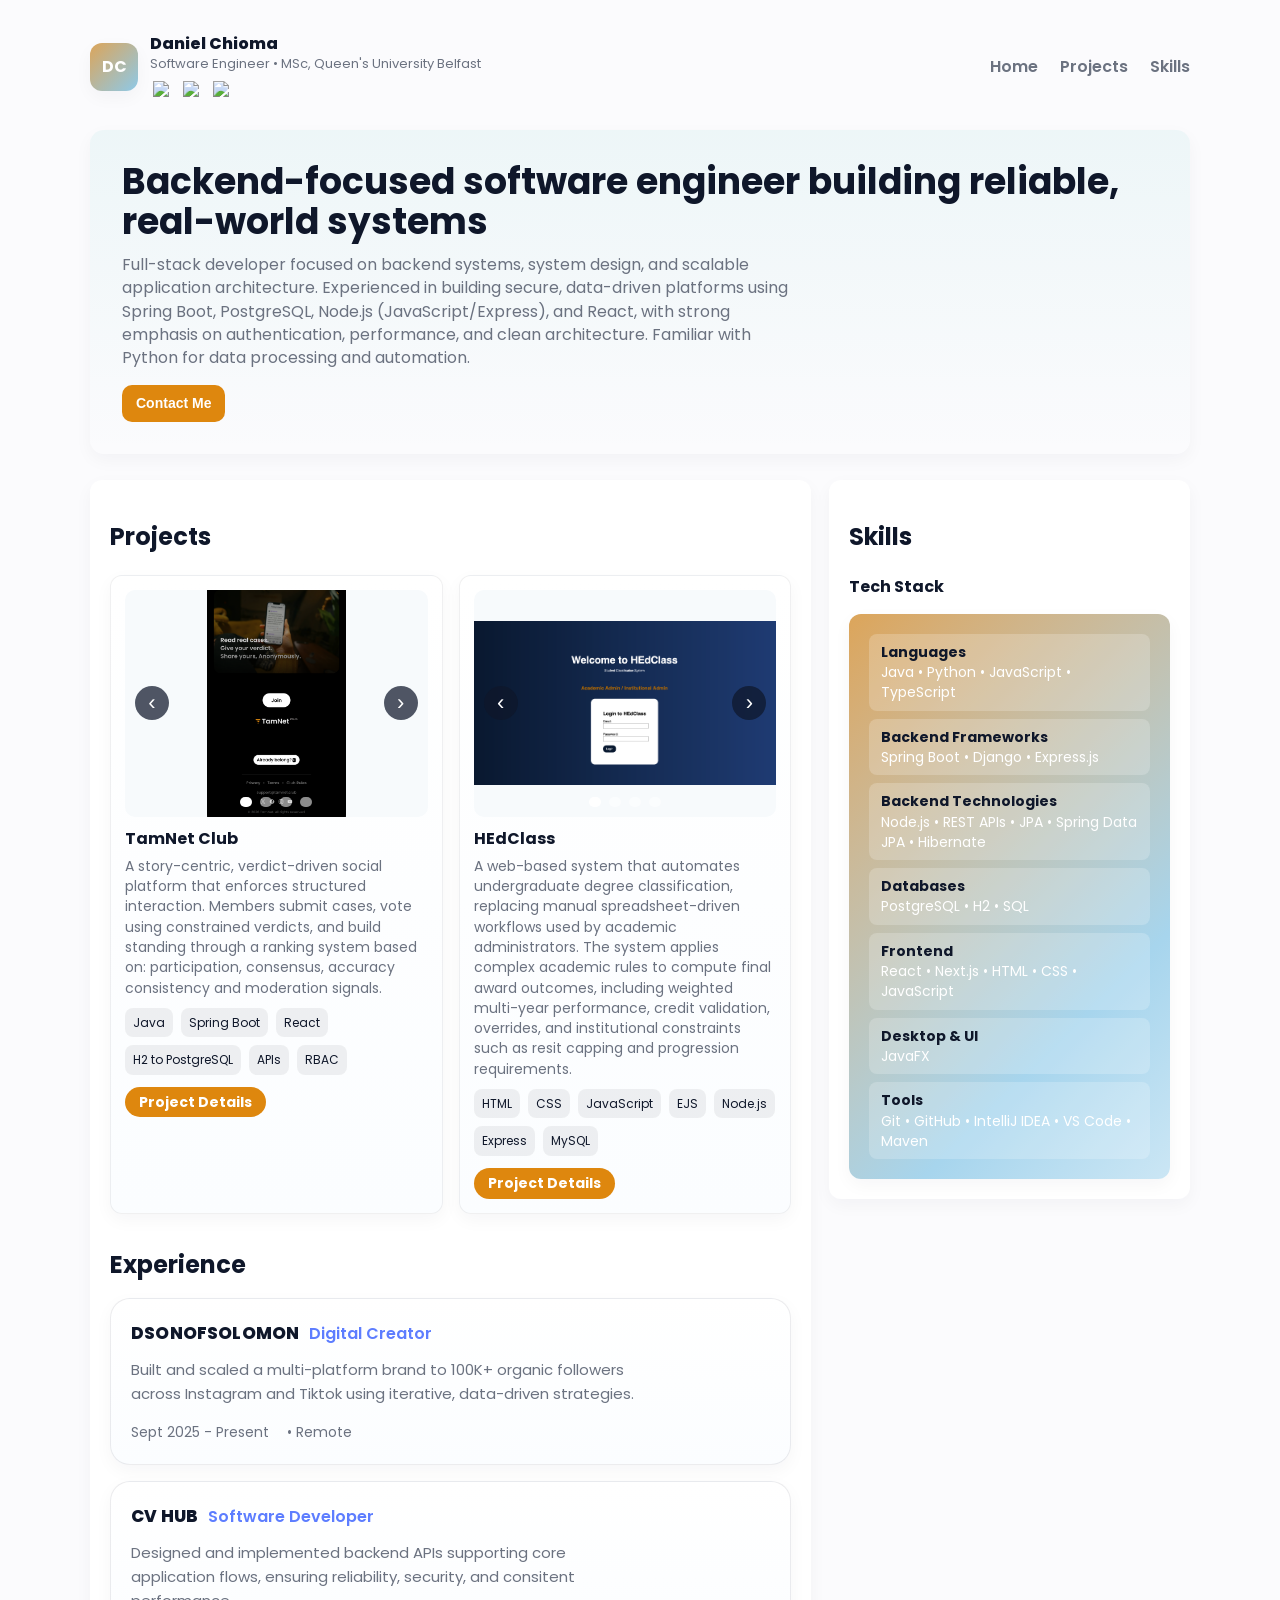
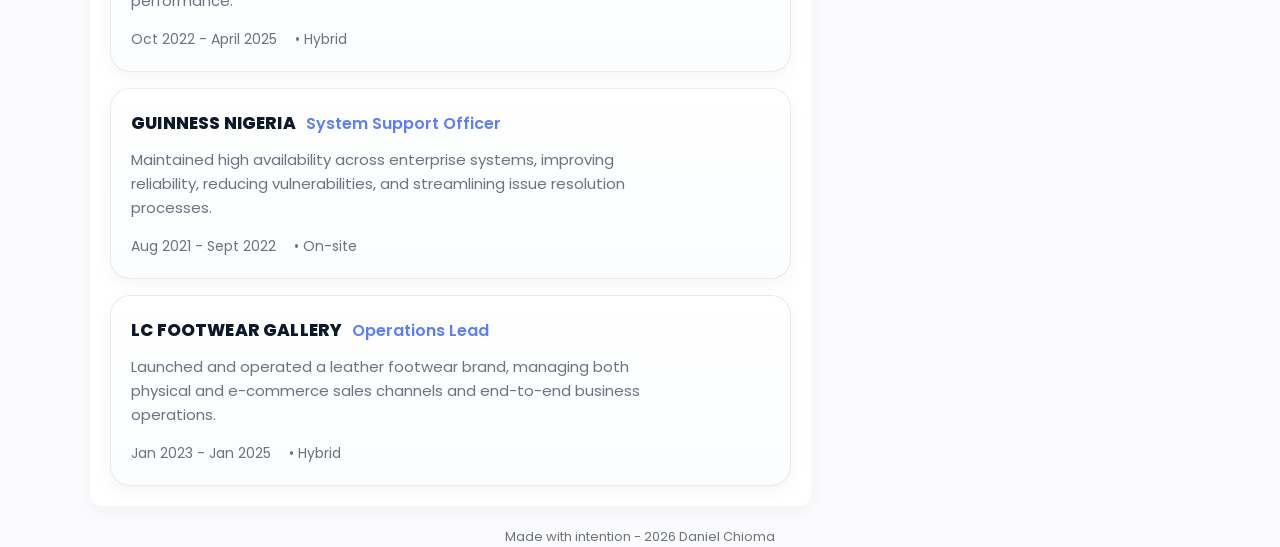
==== index.html @ 2861edf7 "Update tech stack" ====
<!DOCTYPE html>
<html lang="en">
  <head>
    <meta charset="UTF-8" />
    <meta name="viewport" content="width=device-width, initial-scale=1.0" />
    <title>Daniel Chioma - Portfolio</title>
    <meta
      name="description"
      content="Portfolio of Daniel Chioma - Software Developer. Projects, Skills and Contact"
    />

    <link rel="stylesheet" href="styles.css" />
  </head>

  <body>
    <div class="wrap">
      <header>
        <div class="brand">
          <div class="logo">DC</div>
          <div>
            <div style="font-weight: 800">Daniel Chioma</div>
            <div style="font-size: 13px; color: var(--muted)">
              Software Engineer • MSc, Queen's University Belfast
            </div>

            <div class="social-icons">
              <a
                href="https://github.com/DSonOfSolomon"
                target="_blank"
                rel="noopener"
                title="Github"
              >
                <img
                  src="https://cdn.jsdelivr.net/gh/simple-icons/simple-icons/icons/github.svg"
                  alt="Github"
                />
              </a>
              <a
                href="https://www.linkedin.com/in/danielchioma/"
                target="_blank"
                rel="noopener"
                title="LinkedIn"
              >
                <img
                  src="https://cdn.jsdelivr.net/gh/simple-icons/simple-icons/icons/linkedin.svg"
                  alt="LinkedIn"
                />
              </a>
              <a href="mailto:dchioma01@qub.ac.uk" title="Email">
                <img
                  src="https://cdn-icons-png.flaticon.com/512/561/561127.png"
                  alt="Email"
                />
              </a>
            </div>
          </div>
        </div>
        <nav aria-label="Main navigation">
          <a href="#home">Home</a>
          <a href="#projects">Projects</a>
          <a href="#skills">Skills</a>
        </nav>
      </header>

      <main>
        <section id="home" class="hero" aria-labelledby="intro">
          <div class="hero-left">
            <h1 id="intro">
              Backend-focused software engineer building reliable, real-world
              systems
            </h1>
            <p>
              Full-stack developer focused on backend systems, system design,
              and scalable application architecture. Experienced in building
              secure, data-driven platforms using Spring Boot, PostgreSQL,
              Node.js (JavaScript/Express), and React, with strong emphasis on
              authentication, performance, and clean architecture. Familiar with
              Python for data processing and automation.
            </p>

            <div class="cta">
              <button class="btn btn-primary" id="open-modal">
                Contact Me
              </button>
            </div>
          </div>
        </section>

        <div class="grid" style="margin-top: 18px">
          <section
            id="projects"
            class="section"
            aria-labelledby="projects-title"
          >
            <h2 id="projects-title">Projects</h2>
            <p class="small"></p>
            <div class="projects-grid" role="list">
              <!-- Project 1 -->

              <article class="proj">
                <div class="project-carousel" data-carousel>
                  <div
                    class="carousel-track"
                    data-carousel-track
                    tabindex="0"
                    role="button"
                    aria-label="Open larger TamNet screenshot"
                  >
                    <img
                      class="carousel-image is-active"
                      src="assets/Img/join_page.png"
                      alt="TamNet join page screenshot"
                      tabindex="0"
                    />
                    <img
                      class="carousel-image"
                      src="assets/Img/feed.png"
                      alt="TamNet feed screenshot"
                      tabindex="0"
                    />
                    <img
                      class="carousel-image"
                      src="assets/submit_vote.png"
                      alt="TamNet submit vote screenshot"
                      tabindex="0"
                    />
                    <img
                      class="carousel-image"
                      src="assets/verdict.png"
                      alt="TamNet verdict screenshot"
                      tabindex="0"
                    />
                  </div>
                  <button
                    class="carousel-control carousel-prev"
                    type="button"
                    aria-label="Previous screenshot"
                    data-carousel-prev
                  >
                    &lsaquo;
                  </button>
                  <button
                    class="carousel-control carousel-next"
                    type="button"
                    aria-label="Next screenshot"
                    data-carousel-next
                  >
                    &rsaquo;
                  </button>
                  <div class="carousel-dots" aria-label="TamNet screenshots">
                    <button
                      class="carousel-dot is-active"
                      type="button"
                      aria-label="Show screenshot 1"
                      data-carousel-dot
                    ></button>
                    <button
                      class="carousel-dot"
                      type="button"
                      aria-label="Show screenshot 2"
                      data-carousel-dot
                    ></button>
                    <button
                      class="carousel-dot"
                      type="button"
                      aria-label="Show screenshot 3"
                      data-carousel-dot
                    ></button>
                    <button
                      class="carousel-dot"
                      type="button"
                      aria-label="Show screenshot 4"
                      data-carousel-dot
                    ></button>
                  </div>
                </div>

                <h3>TamNet Club</h3>
                <p>
                  A story-centric, verdict-driven social platform that enforces
                  structured interaction. Members submit cases, vote using
                  constrained verdicts, and build standing through a ranking
                  system based on: participation, consensus, accuracy
                  consistency and moderation signals.
                </p>
                <div class="tags">
                  <span class="tag">Java</span>
                  <span class="tag">Spring Boot</span>
                  <span class="tag">React</span>
                  <span class="tag">H2 to PostgreSQL</span>
                  <span class="tag">APIs</span>
                  <span class="tag">RBAC</span>
                </div>
                <div class="proj-link">
                  <a
                    class="btn btn-primary"
                    href="tamnet-details.html"
                    rel="noopener"
                    >Project Details</a
                  >
                </div>
              </article>

              <!-- Project 2 -->
              <article class="proj">
                <div class="project-carousel" data-carousel>
                  <div
                    class="carousel-track"
                    data-carousel-track
                    tabindex="0"
                    role="button"
                    aria-label="Open larger HEdClass App screenshot"
                  >
                    <img
                      class="carousel-image is-active"
                      src="assets/Img/hed_login_page.png"
                      alt="HEd login page"
                      tabindex="0"
                    />
                    <img
                      class="carousel-image"
                      src="assets/Img/admin_dashboard.png"
                      alt="Admin dashboard screenshot"
                      tabindex="0"
                    />
                    <img
                      class="carousel-image"
                      src="assets/Img/officer_dashboard.png"
                      alt="officer_dashboard"
                      tabindex="0"
                    />
                    <img
                      class="carousel-image"
                      src="assets/Img/student_classification.png"
                      alt="student_classification"
                      tabindex="0"
                    />
                  </div>
                  <button
                    class="carousel-control carousel-prev"
                    type="button"
                    aria-label="Previous screenshot"
                    data-carousel-prev
                  >
                    &lsaquo;
                  </button>
                  <button
                    class="carousel-control carousel-next"
                    type="button"
                    aria-label="Next screenshot"
                    data-carousel-next
                  >
                    &rsaquo;
                  </button>
                  <div class="carousel-dots" aria-label="Mood App screenshots">
                    <button
                      class="carousel-dot is-active"
                      type="button"
                      aria-label="Show screenshot 1"
                      data-carousel-dot
                    ></button>
                    <button
                      class="carousel-dot"
                      type="button"
                      aria-label="Show screenshot 2"
                      data-carousel-dot
                    ></button>
                    <button
                      class="carousel-dot"
                      type="button"
                      aria-label="Show screenshot 3"
                      data-carousel-dot
                    ></button>
                    <button
                      class="carousel-dot"
                      type="button"
                      aria-label="Show screenshot 4"
                      data-carousel-dot
                    ></button>
                  </div>
                </div>

                <h3>HEdClass</h3>
                <p>
                  A web-based system that automates undergraduate degree
                  classification, replacing manual spreadsheet-driven workflows
                  used by academic administrators. The system applies complex
                  academic rules to compute final award outcomes, including
                  weighted multi-year performance, credit validation, overrides,
                  and institutional constraints such as resit capping and
                  progression requirements.
                </p>
                <div class="tags">
                  <span class="tag">HTML</span>
                  <span class="tag">CSS</span>
                  <span class="tag">JavaScript</span>
                  <span class="tag">EJS</span>
                  <span class="tag">Node.js</span>
                  <span class="tag">Express</span>
                  <span class="tag">MySQL</span>
                </div>
                <div class="proj-link">
                  <a
                    class="btn btn-primary"
                    href="hedclass-app-details.html"
                    rel="noopener"
                    >Project Details</a
                  >
                </div>
              </article>
            </div>

            <section
              class="experience-section"
              aria-labelledby="experience-title"
            >
              <h2 id="experience-title">Experience</h2>
              <div class="experience-list" role="list">
                <article class="experience-card">
                  <div class="experience-heading">
                    <h3>DSonOfSolomon</h3>
                    <span class="experience-role">Digital Creator</span>
                  </div>
                  <p class="experience-copy">
                    Built and scaled a multi-platform brand to 100K+ organic
                    followers across Instagram and Tiktok using iterative,
                    data-driven strategies.
                  </p>
                  <div class="experience-meta">
                    <span>Sept 2025 - Present</span>
                    <span>• Remote</span>
                  </div>
                </article>

                <article class="experience-card">
                  <div class="experience-heading">
                    <h3>Cv hub</h3>
                    <span class="experience-role">Software Developer</span>
                  </div>
                  <p class="experience-copy">
                    Designed and implemented backend APIs supporting core
                    application flows, ensuring reliability, security, and
                    consitent performance.
                  </p>
                  <div class="experience-meta">
                    <span>Oct 2022 - April 2025</span>
                    <span>• Hybrid</span>
                  </div>
                </article>

                <article class="experience-card">
                  <div class="experience-heading">
                    <h3>Guinness Nigeria</h3>
                    <span class="experience-role">System Support Officer</span>
                  </div>
                  <p class="experience-copy">
                    Maintained high availability across enterprise systems,
                    improving reliability, reducing vulnerabilities, and
                    streamlining issue resolution processes.
                  </p>
                  <div class="experience-meta">
                    <span>Aug 2021 - Sept 2022</span>
                    <span>• On-site</span>
                  </div>
                </article>

                <article class="experience-card">
                  <div class="experience-heading">
                    <h3>LC Footwear Gallery</h3>
                    <span class="experience-role">Operations Lead</span>
                  </div>
                  <p class="experience-copy">
                    Launched and operated a leather footwear brand, managing
                    both physical and e-commerce sales channels and end-to-end
                    business operations.
                  </p>
                  <div class="experience-meta">
                    <span>Jan 2023 - Jan 2025</span>
                    <span>• Hybrid</span>
                  </div>
                </article>
              </div>
            </section>
          </section>

          <aside id="skills" class="section" aria-labelledby="skills-title">
            <h2 id="skills-title">Skills</h2>
            <p><strong>Tech Stack</strong></p>

            <div class="skills-card">
              <div class="skills-inline">
                <p>
                  <strong>Languages</strong><br />
                  Java • Python • JavaScript • TypeScript
                </p>

                <p>
                  <strong>Backend Frameworks</strong><br />
                  Spring Boot • Django • Express.js
                </p>

                <p>
                  <strong>Backend Technologies</strong><br />
                  Node.js • REST APIs • JPA • Spring Data JPA • Hibernate
                </p>

                <p>
                  <strong>Databases</strong><br />
                  PostgreSQL • H2 • SQL
                </p>

                <p>
                  <strong>Frontend</strong><br />
                  React • Next.js • HTML • CSS • JavaScript
                </p>

                <p>
                  <strong>Desktop &amp; UI</strong><br />
                  JavaFX
                </p>

                <p>
                  <strong>Tools</strong><br />
                  Git • GitHub • IntelliJ IDEA • VS Code • Maven
                </p>
              </div>
            </div>
          </aside>
        </div>

        <footer>
          <div>Made with intention - <span id="year"></span> Daniel Chioma</div>
        </footer>
      </main>
    </div>

    <div class="modal" id="contact-modal">
      <div class="modal-content">
        <span class="modal-close" id="modal-close">&times;</span>
        <h3>Contact Me</h3>
        <form id="modal-contact-form" onsubmit="handleSubmit(event)">
          <label class="small"
            >Your Name<input
              type="text"
              name="name"
              placeholder="Full Name"
              required
          /></label>
          <label class="small"
            >Your Email<input
              type="email"
              name="email"
              placeholder="You@email.com"
              required
          /></label>
          <label class="small"
            >Message<textarea
              name="message"
              placeholder="Write a brief message here..."
              required
            ></textarea>
          </label>
          <button type="submit" class="btn btn-primary" style="margin-top: 8px">
            Send
          </button>
          <p id="form-status" class="small" aria-live="polite"></p>
        </form>
      </div>
    </div>

    <div class="modal image-modal" id="image-modal" aria-hidden="true">
      <div class="image-modal-content">
        <button
          class="image-modal-nav image-modal-prev"
          id="image-modal-prev"
          type="button"
          aria-label="Previous enlarged screenshot"
        >
          &lsaquo;
        </button>
        <button
          class="image-modal-nav image-modal-next"
          id="image-modal-next"
          type="button"
          aria-label="Next enlarged screenshot"
        >
          &rsaquo;
        </button>
        <button
          class="image-modal-close"
          id="image-modal-close"
          type="button"
          aria-label="Close image preview"
        >
          &times;
        </button>
        <img id="image-modal-preview" src="" alt="" />
        <p id="image-modal-caption" class="small"></p>
      </div>
    </div>

    <script src="scripts.js"></script>
  </body>
</html>
---- styles.css ----
@import url("https://fonts.googleapis.com/css2?family=Poppins:wght@400;500;600;700;800&display=swap");

:root{
    --bg: #fbfbfd;
    --card: #ffffff;
    --card-soft: #fbfdff;
    --panel: #f7fafc;
    --muted:#6b7280;
    --accent:#de870e;
    --accent-soft: rgba(222, 135, 14, 0.12);
    --text:#0f172a;
    --border: rgba(15, 23, 42, 0.08);
    --border-soft: rgba(2, 6, 23, 0.06);
    --glass: rgba(15,23,42,0.04);
    --overlay: rgba(0,0,0,0.6);
    --hero-tint: rgba(14,165,164,0.06);
    --brand-surface-start: #dca55a;
    --brand-surface-end: #8ec9e8;
    --brand-surface-wash: rgba(255,255,255,0.2);
    --radius:14px;
    --max:1100px;
    --ff-sans: "Poppins", "Segoe UI", sans-serif;
  }

  @media (prefers-color-scheme: dark){
    :root{
      --bg: #0b1020;
      --card: #121a2b;
      --card-soft: #162033;
      --panel: #0f1726;
      --muted: #9aa7bd;
      --text: #edf2fb;
      --border: rgba(148, 163, 184, 0.18);
      --border-soft: rgba(148, 163, 184, 0.16);
      --glass: rgba(2, 6, 23, 0.34);
      --overlay: rgba(2, 6, 23, 0.78);
      --hero-tint: rgba(125, 211, 252, 0.08);
      --accent-soft: rgba(222, 135, 14, 0.2);
      --brand-surface-start: #9b7749;
      --brand-surface-end: #5f8faa;
      --brand-surface-wash: rgba(255,255,255,0.08);
    }
  }

  *{
    box-sizing: border-box;
  }
  html,body{
    height: 100%;
  }
  body{
    margin: 0;
    font-family: var(--ff-sans);
    background: var(--bg);
    color: var(--text);
    -webkit-font-smoothing: antialiased;
    -moz-osx-font-smoothing: grayscale;
    line-height: 1.45;
    padding: 32px 20px;
    display: flex;
    justify-content: center;
  }

  .wrap{
    width: 100%;
    max-width: var(--max);
  }
  header{
    display: flex;
    align-items: center;
    justify-content: space-between;
    margin-bottom: 28px;

  }

  .brand{
    display: flex;
    gap: 12px;
    align-items: center;
  }
  

  .logo{
    width: 48px;
    height: 48px;
    border-radius: 12px;
    background: linear-gradient(135deg, var(--brand-surface-start), var(--brand-surface-end));
    display: flex;
    align-items: center;
    justify-content: center;
    color: white;
    font-weight: 700;
    font-size: 16px;
    box-shadow: 0 6px 18px var(--glass);
  }

  .social-icons{
    margin-top: 4px;
    display: flex;
    gap: 6px;
    align-items: center;

  }

  .social-icons a{
    display: inline-flex;
    align-items: center;
    justify-content: center;
    width: 24px;
    height: 24px;
    text-decoration: none;
  }

  .social-icons a img{
    display: block;
    width: 18px;
    height: 18px;
    object-fit: contain;
    opacity: 1;
  }

  @media (prefers-color-scheme: dark){
    .social-icons a img{
      filter: brightness(0) invert(1);
    }
  }

  nav a {
    margin-left: 18px;
    text-decoration: none;
    color: var(--muted);
    font-weight: 600;

  }

  nav a:hover{
    color: var(--text);
  }

.hero{
  background: linear-gradient(180deg, var(--hero-tint), transparent);
  padding: 32px;
  border-radius: var(--radius);
  display: flex;
  gap: 28px;
  align-items: center;
  margin-bottom: 26px;
  box-shadow: 0 6px 18px var(--glass);
}

.hero-left{
  flex: 1;
}
.hero h1{
  margin: 0;
  font-size: 36px;
  line-height: 1.1;
}
.hero p{
  margin-top: 12px;
  color: var(--muted);
  max-width: 68ch;
}

.eyebrow{
  display: inline-block;
  margin: 0 0 10px 0;
  font-size: 12px;
  font-weight: 700;
  letter-spacing: 0.08em;
  text-transform: uppercase;
  color: var(--accent);
}

.cta{
  margin-top: 16px;
  display: flex;
  gap: 12px;
}

.btn, .btn-primary, .btn-ghost{
  text-decoration: none;
  display: inline-block;
  padding: 10px 14px;
  line-height: 1.2;
  font-size: 14px;
  text-align: center;
  border-radius: 10px;
  border: 0;
  font-weight: 700;
  cursor: pointer;
  background: var(--accent);
  color: white;
}

.btn-ghost{
  background: transparent;
  border: 1px solid var(--border-soft);
  color: var(--text);
}

.section{
  background: var(--card);
  padding: 20px;
  border-radius: 12px;
  box-shadow: 0 6px 18px var(--glass);
}

.section-head{
  display: flex;
  justify-content: space-between;
  align-items: flex-start;
  gap: 16px;
}
.projects-grid{
  display: grid;
  grid-template-columns: repeat(auto-fit, minmax(220px, 1fr));gap: 16px;margin-top: 14px
}
.proj{
  padding:14px;
  border-radius: 12px;
  background: linear-gradient(180deg, var(--card), var(--card-soft));
  box-shadow: 0 6px 18px var(--glass);
  border: 1px solid var(--border-soft);
}

.project-carousel{
  position: relative;
  border-radius: 10px;
  overflow: hidden;
  background: var(--panel);
}

.carousel-track{
  position: relative;
  aspect-ratio: 4 / 3;
  cursor: zoom-in;
}

.carousel-image{
  position: absolute;
  inset: 0;
  width: 100%;
  height: 100%;
  max-height: 300px;
  object-fit: contain;
  border-radius: 8px;
  display: block;
  opacity: 0;
  transition: opacity 160ms ease;
  pointer-events: none;
}

.carousel-image.is-active{
  opacity: 1;
  pointer-events: auto;
}

.carousel-image:focus-visible{
  outline: 2px solid rgba(222, 135, 14, 0.9);
  outline-offset: -2px;
}

.carousel-track:focus-visible{
  outline: 2px solid rgba(222, 135, 14, 0.9);
  outline-offset: -2px;
}

.carousel-control{
  position: absolute;
  top: 50%;
  transform: translateY(-50%);
  width: 34px;
  height: 34px;
  border: 0;
  border-radius: 999px;
  background: rgba(15, 23, 42, 0.72);
  color: white;
  font-size: 22px;
  line-height: 1;
  display: flex;
  align-items: center;
  justify-content: center;
  cursor: pointer;
  z-index: 1;
}

.carousel-prev{
  left: 10px;
}

.carousel-next{
  right: 10px;
}

.carousel-dots{
  position: absolute;
  left: 50%;
  bottom: 10px;
  transform: translateX(-50%);
  display: flex;
  gap: 8px;
  z-index: 1;
}

.carousel-dot{
  width: 10px;
  height: 10px;
  border-radius: 999px;
  border: 0;
  background: rgba(255, 255, 255, 0.55);
  cursor: pointer;
}

.carousel-dot.is-active{
  background: white;
}

.project-carousel:hover .carousel-control{
  background: rgba(15, 23, 42, 0.86);
}
.proj h3{
  margin: 10px 0 6px 0;
  font-size: 16px;
}
.proj p{
  margin: 0;
  color: var(--muted);
  font-size: 14px;
}

.tags{
  display: flex;
  gap: 8px;
  flex-wrap: wrap;
  margin-top: 10px;
}
.tag{
  font-size: 12px;
  padding: 6px 8px;
  border-radius: 8px;
  background: var(--border-soft);
}

.skill{
  margin-bottom: 12px;
}

.skill .label{
  display: flex;
  justify-content: space-between;
  font-weight: 700;
  font-size: 13px;
}

.bar{
  height: 10px;
  background: rgba(2, 6, 23, 0.06);
  border-radius: 8px;
  overflow: hidden;
  margin-top: 6px;
}
.bar > i{
  display: block;
  height: 100%;
  background: linear-gradient(90deg, var(--accent), #7dd3fc);
}

form{
  display: flex;
  flex-direction: column;
  gap: 10px;
}


input, textarea{
  padding: 10px;
  border-radius: 8px;
  border: 1px solid var(--border-soft);
  background: var(--card);
  color: var(--text);
  font-size: 14px;
}

textarea {
  min-height: 110px;
  resize: vertical;
}
.small{
  font-size: 13px;
  color: var(--muted);
}
footer{
  margin: 22px;
  text-align: center;
  color: var(--muted);
  font-size: 13px;
}

.grid{
  display: grid;
  grid-template-columns: minmax(0, 2fr) minmax(280px, 1fr);
  gap: 18px;
  align-items: start;
}

.modal  {
  display: none;
  position: fixed;
  top: 0; left: 0;
  width: 100%; height: 100%;
  background: var(--overlay);
  justify-content: center;
  align-items: center;
  z-index: 100;
}
.modal-content {
  background: var(--card);
  padding: 24px;
  border-radius: 14px;
  width: 90%;
  max-width: 480px;
  box-shadow: 0 10px 30px rgba(0,0,0,0.3);
  border: 1px solid var(--border);
}

.image-modal{
  padding: 24px;
}

.image-modal-content{
  position: relative;
  width: min(100%, 980px);
  max-height: calc(100vh - 48px);
  display: flex;
  flex-direction: column;
  align-items: center;
  gap: 12px;
}

.image-modal-content img{
  width: 100%;
  max-width: 980px;
  max-height: calc(100vh - 120px);
  object-fit: contain;
  border-radius: 14px;
  background: var(--card);
  box-shadow: 0 18px 46px rgba(0, 0, 0, 0.34);
}

.image-modal-close{
  position: absolute;
  top: 10px;
  right: 10px;
  width: 38px;
  height: 38px;
  border: 0;
  border-radius: 999px;
  background: rgba(15, 23, 42, 0.76);
  color: white;
  font-size: 24px;
  line-height: 1;
  cursor: pointer;
}

.image-modal-nav{
  position: absolute;
  top: 50%;
  transform: translateY(-50%);
  width: 48px;
  height: 48px;
  border: 0;
  border-radius: 999px;
  background: rgba(15, 23, 42, 0.76);
  color: white;
  font-size: 30px;
  line-height: 1;
  cursor: pointer;
  z-index: 1;
}

.image-modal-prev{
  left: 14px;
}

.image-modal-next{
  right: 14px;
}

#image-modal-caption{
  margin: 0;
  padding: 6px 12px;
  border-radius: 999px;
  background: color-mix(in srgb, var(--card) 92%, transparent);
  color: var(--text);
}
.modal-close {
  float: right;
  cursor: pointer;
  font-weight: bold;
  font-size: 18px;
}

@media (max-width:880px){
  .grid{
    grid-template-columns:1fr}
  header{flex-direction:column;gap:12px;align-items:flex-start}
  .hero{flex-direction:column}
  .carousel-control{
    width: 30px;
    height: 30px;
    font-size: 20px;
  }
  .image-modal-nav{
    width: 40px;
    height: 40px;
    font-size: 26px;
  }
  .experience-heading{
    flex-direction: column;
    gap: 4px;
    align-items: flex-start;
  }
}


.skills-groups {
  display: grid;
  gap: 16px;
  margin-top: 12px;
}

.skills-group h3 {
  margin: 0 0 6px 0;
  font-size: 14px;
}

.skills-group ul {
  margin: 0;
  padding-left: 18px;
  color: var(--muted);
  font-size: 14px;
}

.skills-group li {
  margin-bottom: 4px;
}


.skills-inline p {
  margin: 0 0 12px 0;
  font-size: 14px;
  color: var(--muted);
}

.skills-inline strong {
  color: var(--text);
  font-weight: 700;
}
.skills-inline p {
  background: var(--brand-surface-wash);
  padding: 8px 12px;
  border-radius: 8px;
  margin-bottom: 8px;
  color: white;       
}

.skills-inline p:last-child{
  margin-bottom: 0;
}

.skills-card {
  background: linear-gradient(135deg, var(--brand-surface-start), color-mix(in srgb, var(--brand-surface-end) 78%, var(--card) 22%) 72%, color-mix(in srgb, var(--brand-surface-end) 46%, var(--card) 54%) 100%);
  border-radius: 12px;
  padding: 20px;
  color: white; 
  box-shadow: 0 6px 18px var(--glass);
  display: block;       
  width: 100%;          
  max-width: var(--max); 
}
.skill {
  margin-bottom: 12px;
}

.skill .label {
  font-weight: 700;
  font-size: 14px;
  margin-bottom: 4px;
  color: var(--text);
}

.bar {
  height: 12px;
  border-radius: 10px;
  background: rgba(2, 6, 23, 0.06); 
  overflow: hidden;
}

.bar > i {
  display: block;
  height: 100%;
  border-radius: 10px;
  background: linear-gradient(90deg, var(--accent), #7dd3fc); 
}

.proj-link a{
  padding: 7px 14px;
  border-radius: 20px;
}

.proj-link{
  display: flex;
  flex-wrap: wrap;
  gap: 8px;
  align-items: center;
  margin-top: 12px;
}

.experience-section{
  margin-top: 34px;
}

.experience-section h2{
  margin: 0 0 16px 0;
}

.experience-list{
  display: grid;
  gap: 16px;
}

.experience-card{
  padding: 22px 20px;
  border-radius: 20px;
  background: linear-gradient(180deg, var(--card), var(--card-soft));
  border: 1px solid var(--border);
  box-shadow: 0 6px 18px var(--glass);
}

.experience-heading{
  display: flex;
  flex-wrap: wrap;
  align-items: baseline;
  gap: 10px;
  margin-bottom: 12px;
}

.experience-heading h3{
  margin: 0;
  color: var(--text);
  font-size: 17px;
  font-weight: 800;
  letter-spacing: 0.01em;
  text-transform: uppercase;
}

.experience-role{
  color: #5d7dff;
  font-size: 16px;
  font-weight: 600;
}

.experience-copy{
  margin: 0;
  color: var(--muted);
  font-size: 15px;
  line-height: 1.6;
  max-width: 58ch;
}

.experience-meta{
  display: flex;
  flex-wrap: wrap;
  gap: 18px;
  margin-top: 16px;
  color: var(--muted);
  font-size: 14px;
}

.proj-note{
  font-size: 13px;
  color: var(--muted);
}

.detail-grid{
  display: grid;
  grid-template-columns: repeat(auto-fit, minmax(220px, 1fr));
  gap: 16px;
  margin-top: 18px;
}

.detail-card{
  display: block;
  padding: 18px;
  border-radius: 14px;
  background: linear-gradient(180deg, var(--card), var(--card-soft));
  border: 1px solid var(--border);
  box-shadow: 0 10px 24px rgba(15, 23, 42, 0.05);
  text-decoration: none;
  color: var(--text);
  transition: transform 120ms ease, box-shadow 120ms ease, border-color 120ms ease;
}

.detail-card:hover{
  transform: translateY(-2px);
  box-shadow: 0 14px 30px rgba(15, 23, 42, 0.08);
  border-color: rgba(222, 135, 14, 0.35);
}

.detail-card h3{
  margin: 10px 0 8px 0;
  font-size: 18px;
}

.detail-card p{
  margin: 0;
  font-size: 14px;
  color: var(--muted);
}

.detail-type{
  display: inline-block;
  padding: 6px 10px;
  border-radius: 999px;
  background: var(--accent-soft);
  color: var(--accent);
  font-size: 12px;
  font-weight: 700;
  letter-spacing: 0.03em;
  text-transform: uppercase;
}

.placeholder-card{
  opacity: 0.75;
  border-style: dashed;
  cursor: default;
}

.placeholder-card:hover{
  transform: none;
  box-shadow: 0 10px 24px rgba(15, 23, 42, 0.05);
  border-color: var(--border);
}

#form-status{
  min-height: 18px;
  margin: 0;
}

@media (max-width:880px){
  .hero h1{
    font-size: 30px;
    max-width: none;
  }
}
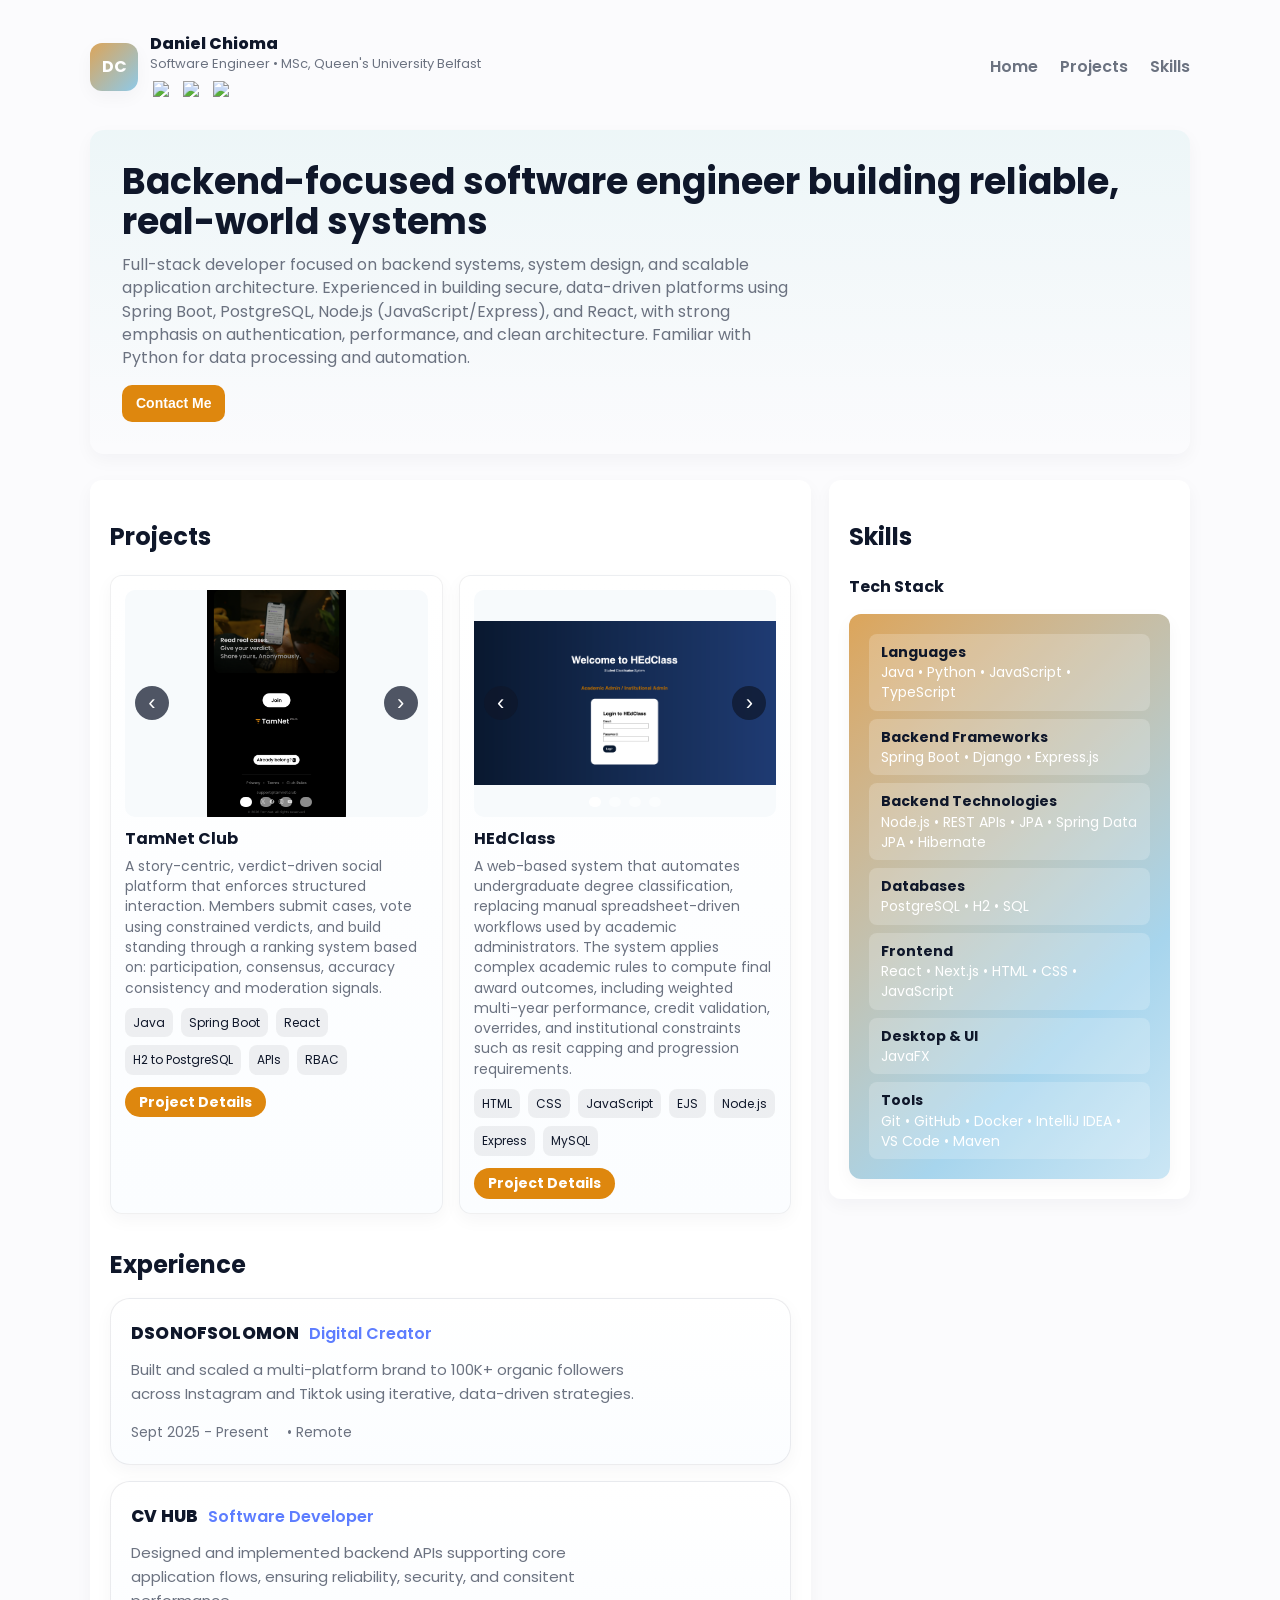
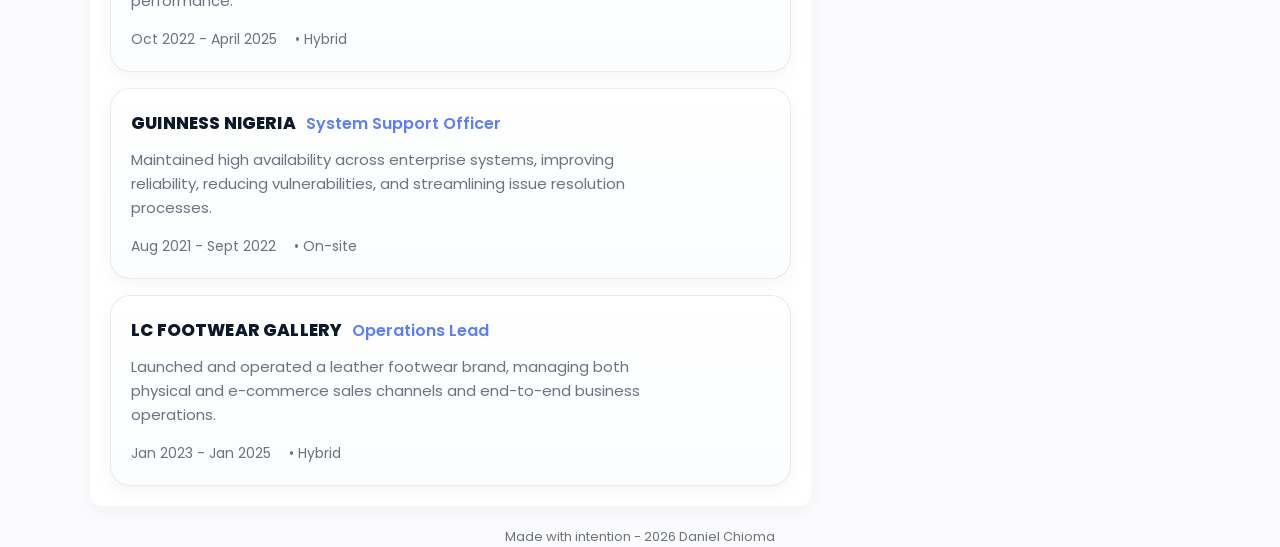
==== commit 30016a2e: "Update tech stack" ====
--- a/index.html
+++ b/index.html
@@ -421,7 +421,7 @@
 
                 <p>
                   <strong>Tools</strong><br />
-                  Git • GitHub • IntelliJ IDEA • VS Code • Maven
+                  Git • GitHub • Docker • IntelliJ IDEA • VS Code • Maven
                 </p>
               </div>
             </div>
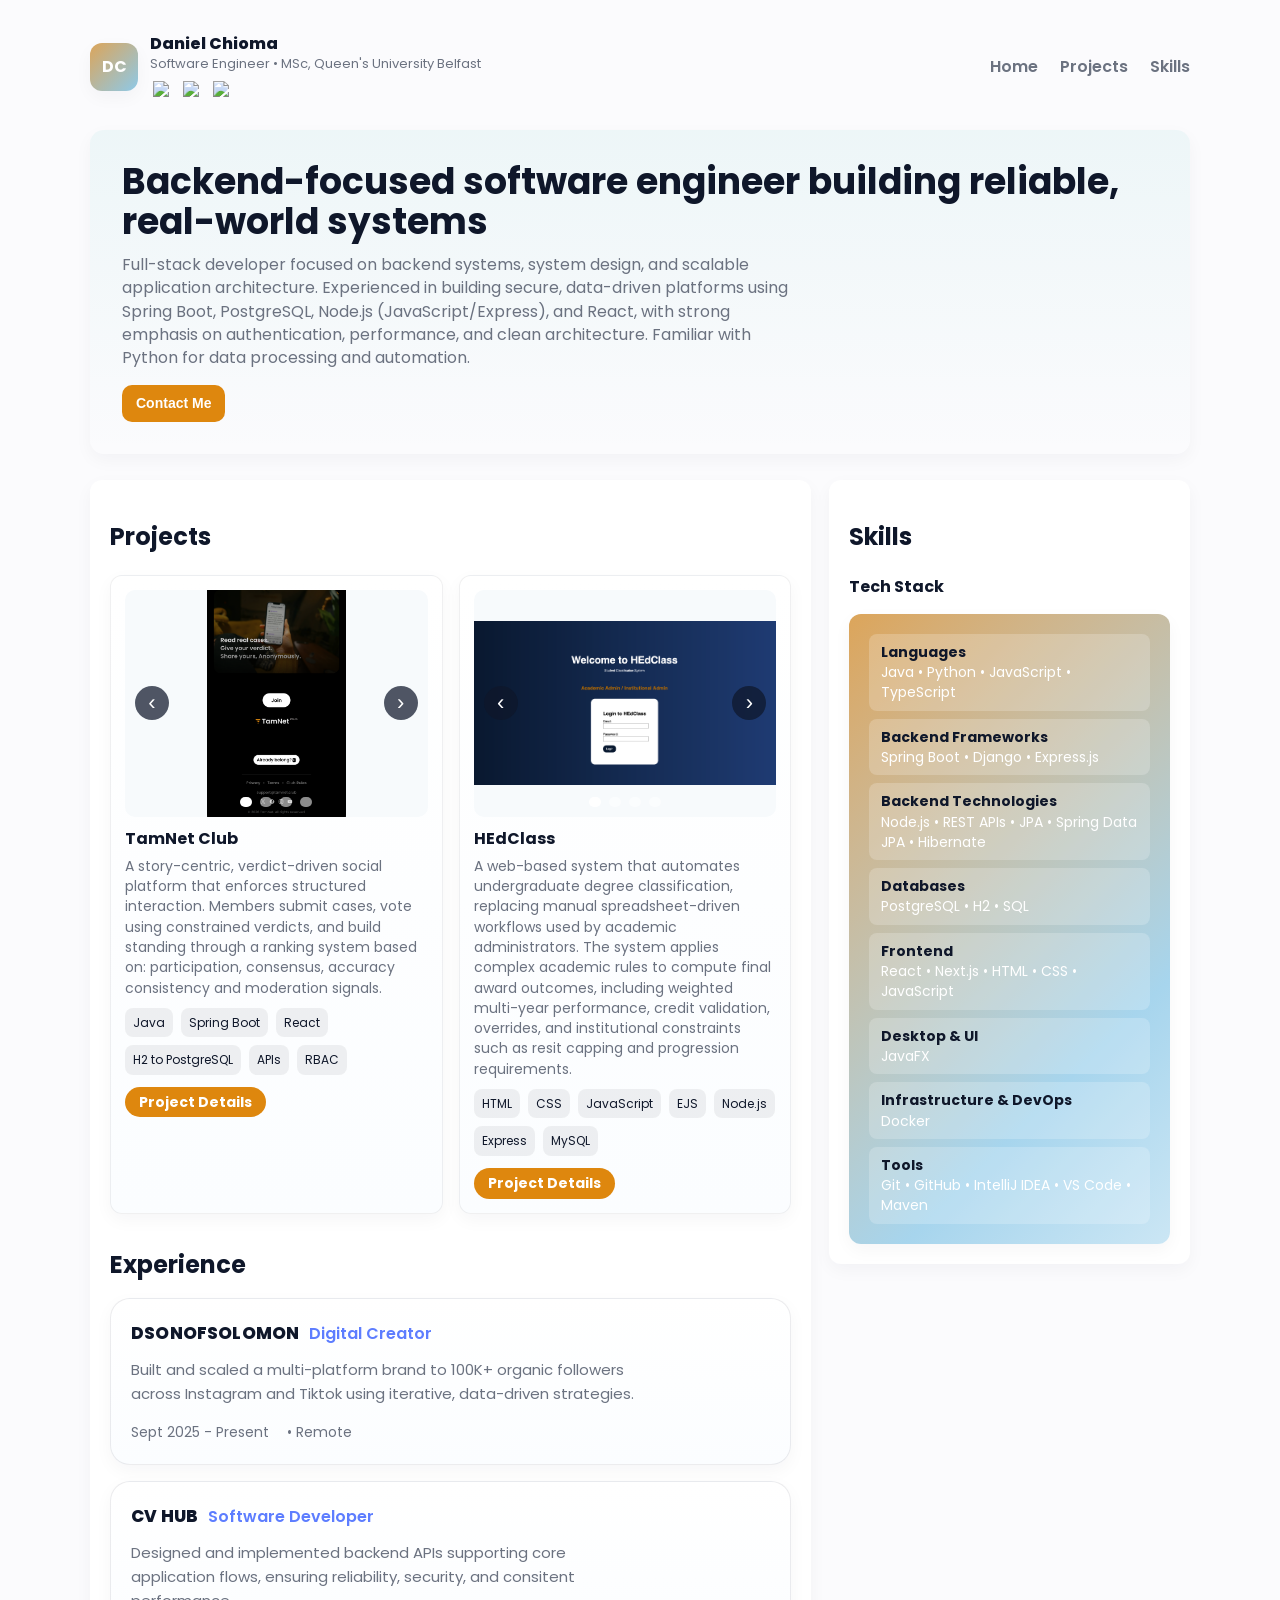
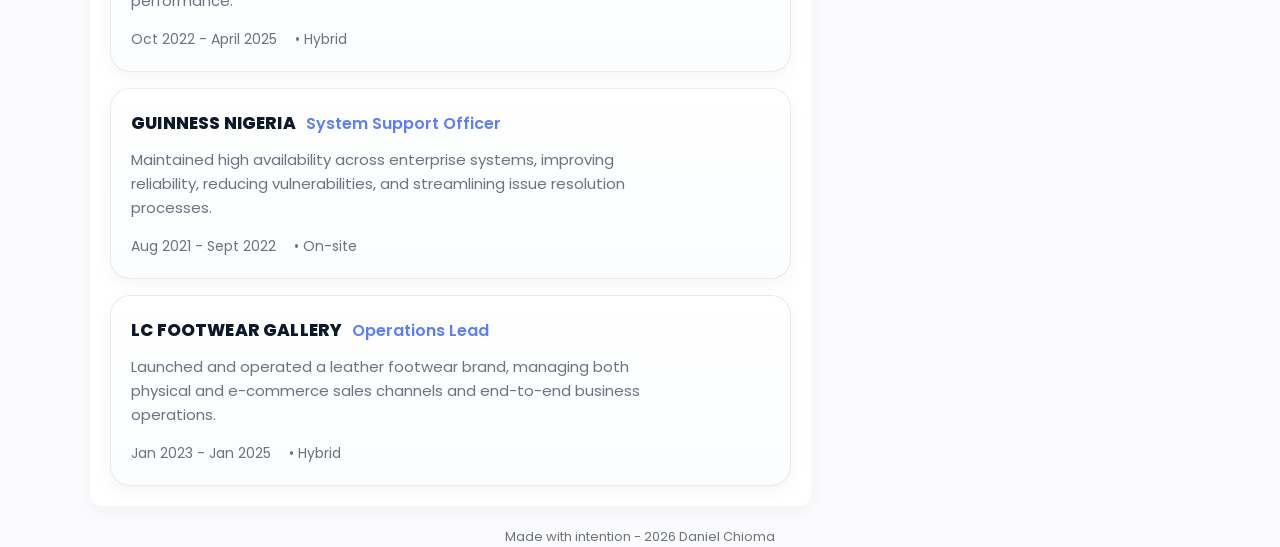
==== commit cdcc7065: "Add infra to tech stack" ====
--- a/index.html
+++ b/index.html
@@ -420,8 +420,13 @@
                 </p>
 
                 <p>
+                  <strong>Infrastructure &amp; DevOps</strong><br />
+                  Docker
+                </p>
+
+                <p>
                   <strong>Tools</strong><br />
-                  Git • GitHub • Docker • IntelliJ IDEA • VS Code • Maven
+                  Git • GitHub • IntelliJ IDEA • VS Code • Maven
                 </p>
               </div>
             </div>
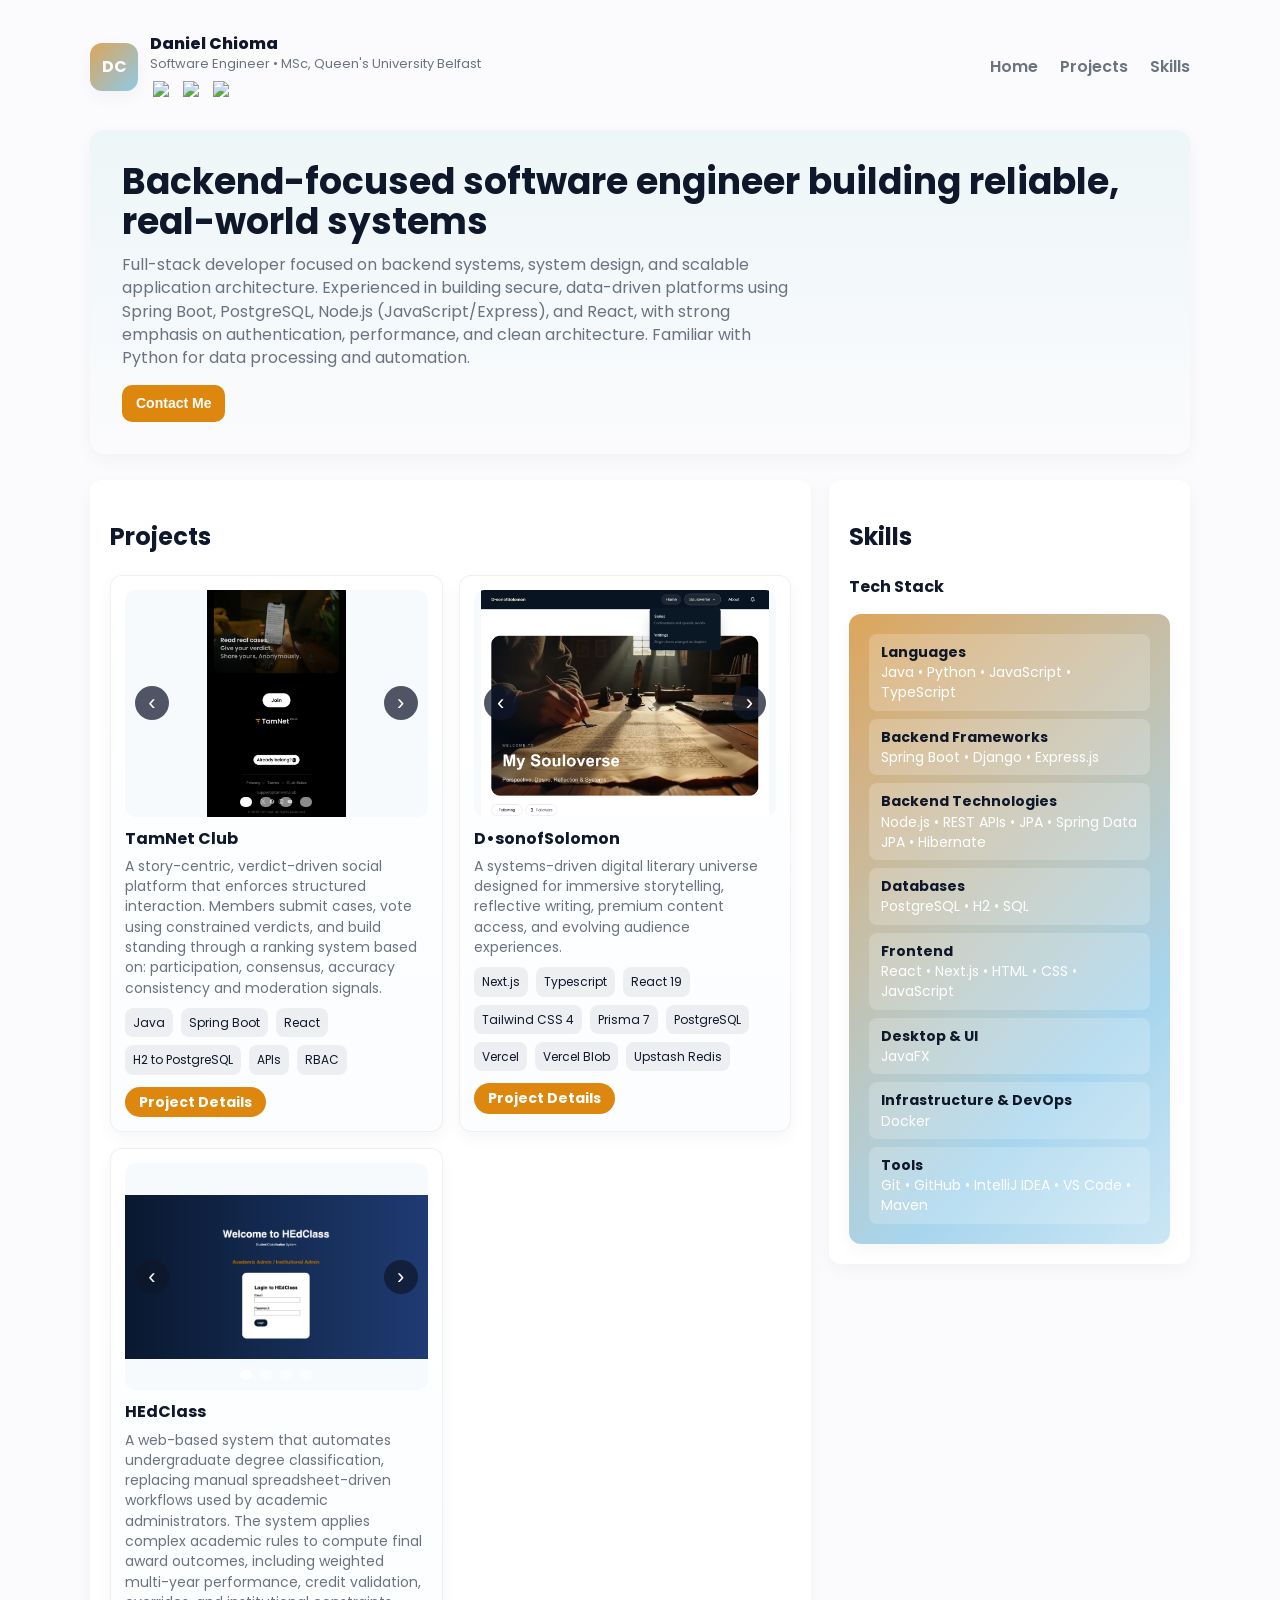
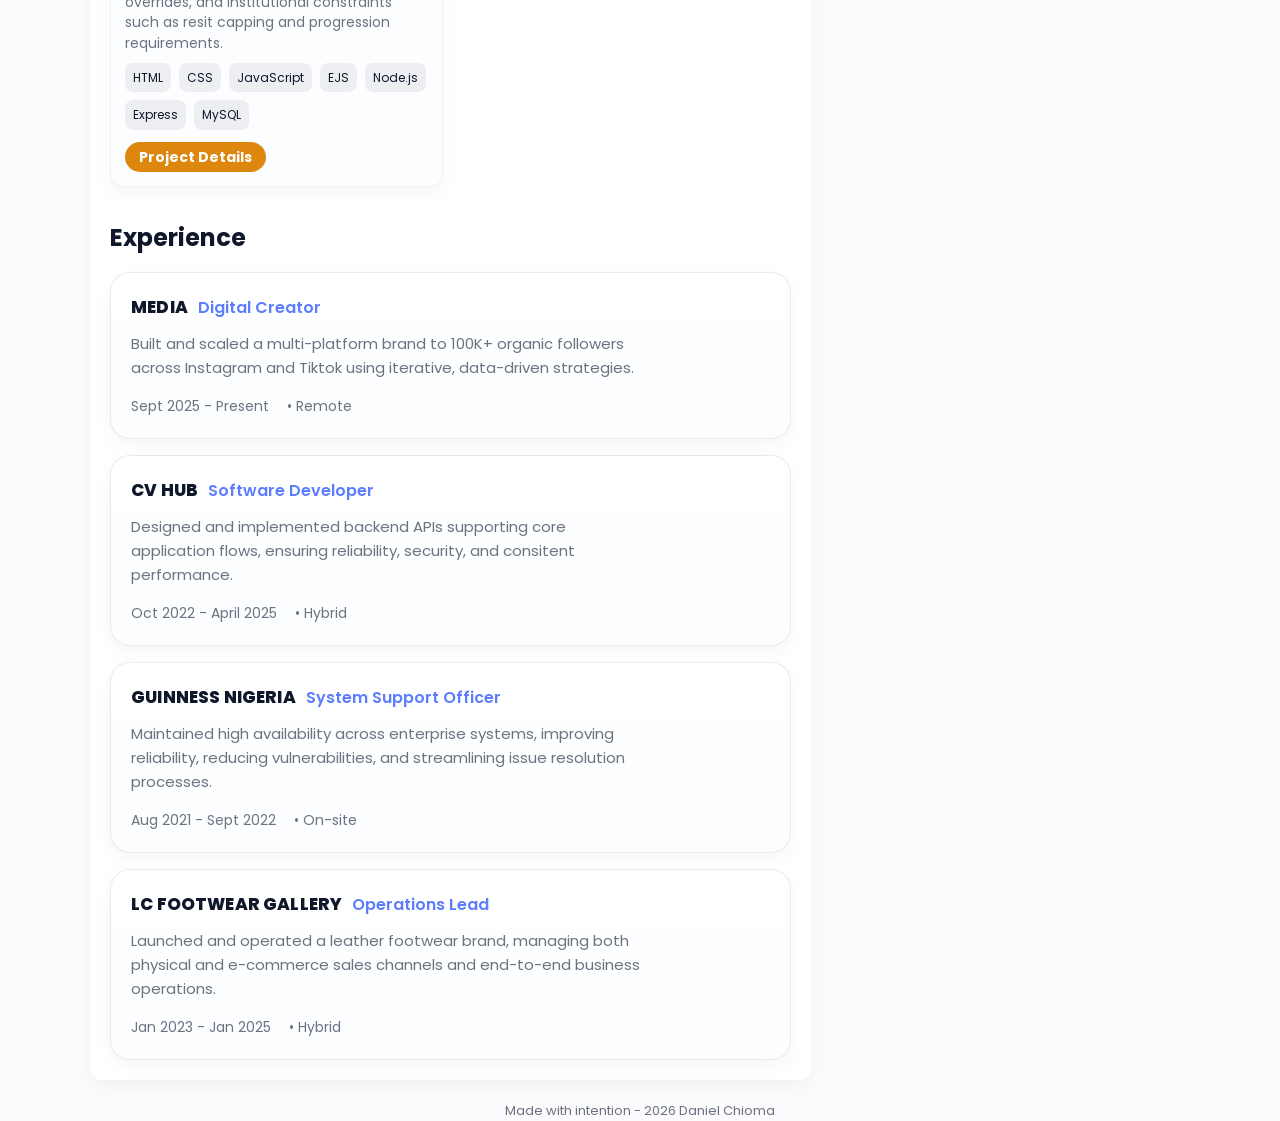
==== commit 5309ed45: "Update portfolio" ====
--- a/index.html
+++ b/index.html
@@ -202,6 +202,113 @@
               </article>
 
               <!-- Project 2 -->
+
+              <article class="proj">
+                <div class="project-carousel" data-carousel>
+                  <div
+                    class="carousel-track"
+                    data-carousel-track
+                    tabindex="0"
+                    role="button"
+                    aria-label="Open larger TamNet screenshot"
+                  >
+                    <img
+                      class="carousel-image is-active"
+                      src="assets/Img/ds-scroll-db.png"
+                      alt="ds-scroll homepage screenshot"
+                      tabindex="0"
+                    />
+                    <img
+                      class="carousel-image"
+                      src="assets/Img/ds-db.png"
+                      alt="admin dashboard"
+                      tabindex="0"
+                    />
+                    <img
+                      class="carousel-image"
+                      src="assets/Img/ds-scroll-mng.png"
+                      alt="create post screenshot"
+                      tabindex="0"
+                    />
+                    <img
+                      class="carousel-image"
+                      src="assets/Img/ds-mng-soulverse.png"
+                      alt="manage verse screenshot"
+                      tabindex="0"
+                    />
+                  </div>
+                  <button
+                    class="carousel-control carousel-prev"
+                    type="button"
+                    aria-label="Previous screenshot"
+                    data-carousel-prev
+                  >
+                    &lsaquo;
+                  </button>
+                  <button
+                    class="carousel-control carousel-next"
+                    type="button"
+                    aria-label="Next screenshot"
+                    data-carousel-next
+                  >
+                    &rsaquo;
+                  </button>
+                  <div class="carousel-dots" aria-label="TamNet screenshots">
+                    <button
+                      class="carousel-dot is-active"
+                      type="button"
+                      aria-label="Show screenshot 1"
+                      data-carousel-dot
+                    ></button>
+                    <button
+                      class="carousel-dot"
+                      type="button"
+                      aria-label="Show screenshot 2"
+                      data-carousel-dot
+                    ></button>
+                    <button
+                      class="carousel-dot"
+                      type="button"
+                      aria-label="Show screenshot 3"
+                      data-carousel-dot
+                    ></button>
+                    <button
+                      class="carousel-dot"
+                      type="button"
+                      aria-label="Show screenshot 4"
+                      data-carousel-dot
+                    ></button>
+                  </div>
+                </div>
+
+                <h3>D•sonofSolomon</h3>
+                <p>
+                  A systems-driven digital literary universe designed for
+                  immersive storytelling, reflective writing, premium content
+                  access, and evolving audience experiences.
+                </p>
+                <div class="tags">
+                  <span class="tag">Next.js</span>
+                  <span class="tag">Typescript</span>
+                  <span class="tag">React 19</span>
+                  <span class="tag">Tailwind CSS 4</span>
+                  <span class="tag">Prisma 7</span>
+                  <span class="tag">PostgreSQL</span>
+                  <span class="tag">Vercel</span>
+                  <span class="tag">Vercel Blob</span>
+                  <span class="tag">Upstash Redis</span>
+                </div>
+                <div class="proj-link">
+                  <a
+                    class="btn btn-primary"
+                    href="dsonofsolomon-scroll.html"
+                    rel="noopener"
+                    >Project Details</a
+                  >
+                </div>
+              </article>
+
+              <!-- Project 3 -->
               <article class="proj">
                 <div class="project-carousel" data-carousel>
                   <div
@@ -318,7 +425,7 @@
               <div class="experience-list" role="list">
                 <article class="experience-card">
                   <div class="experience-heading">
-                    <h3>DSonOfSolomon</h3>
+                    <h3>Media</h3>
                     <span class="experience-role">Digital Creator</span>
                   </div>
                   <p class="experience-copy">
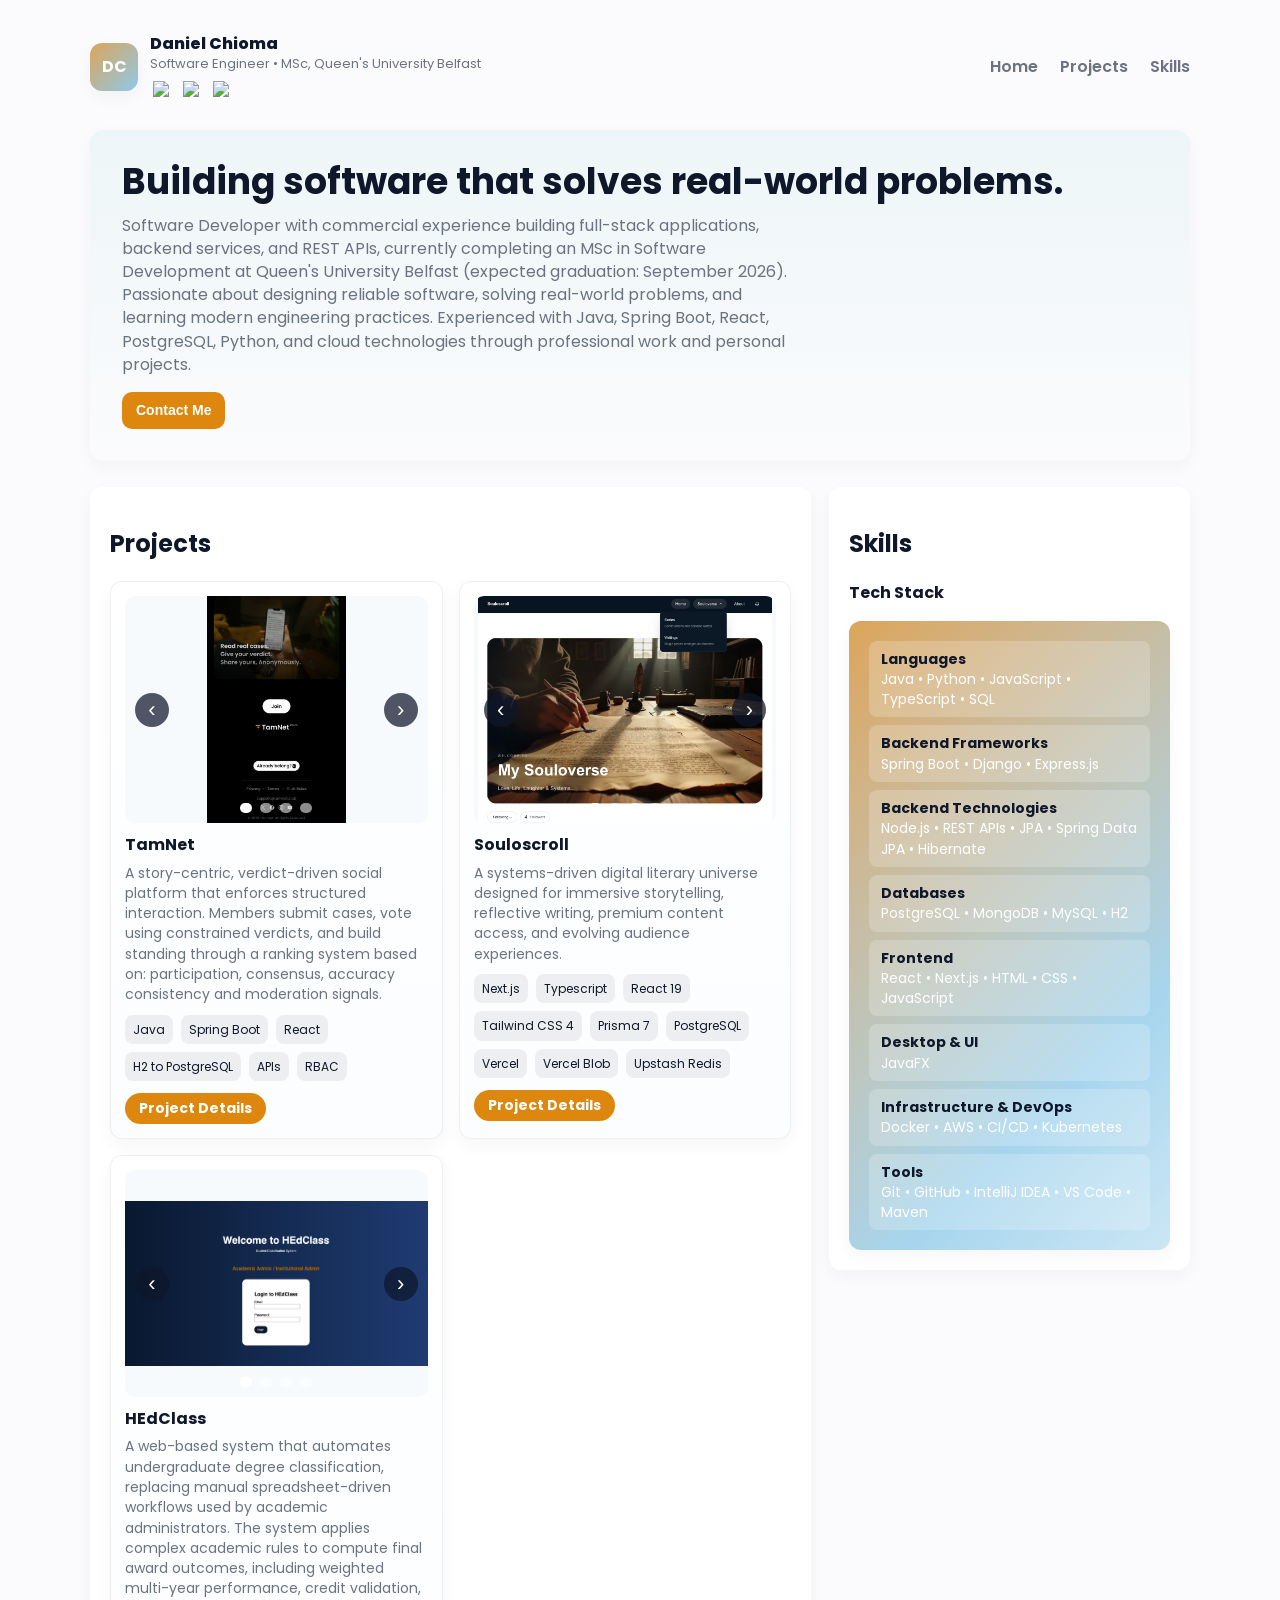
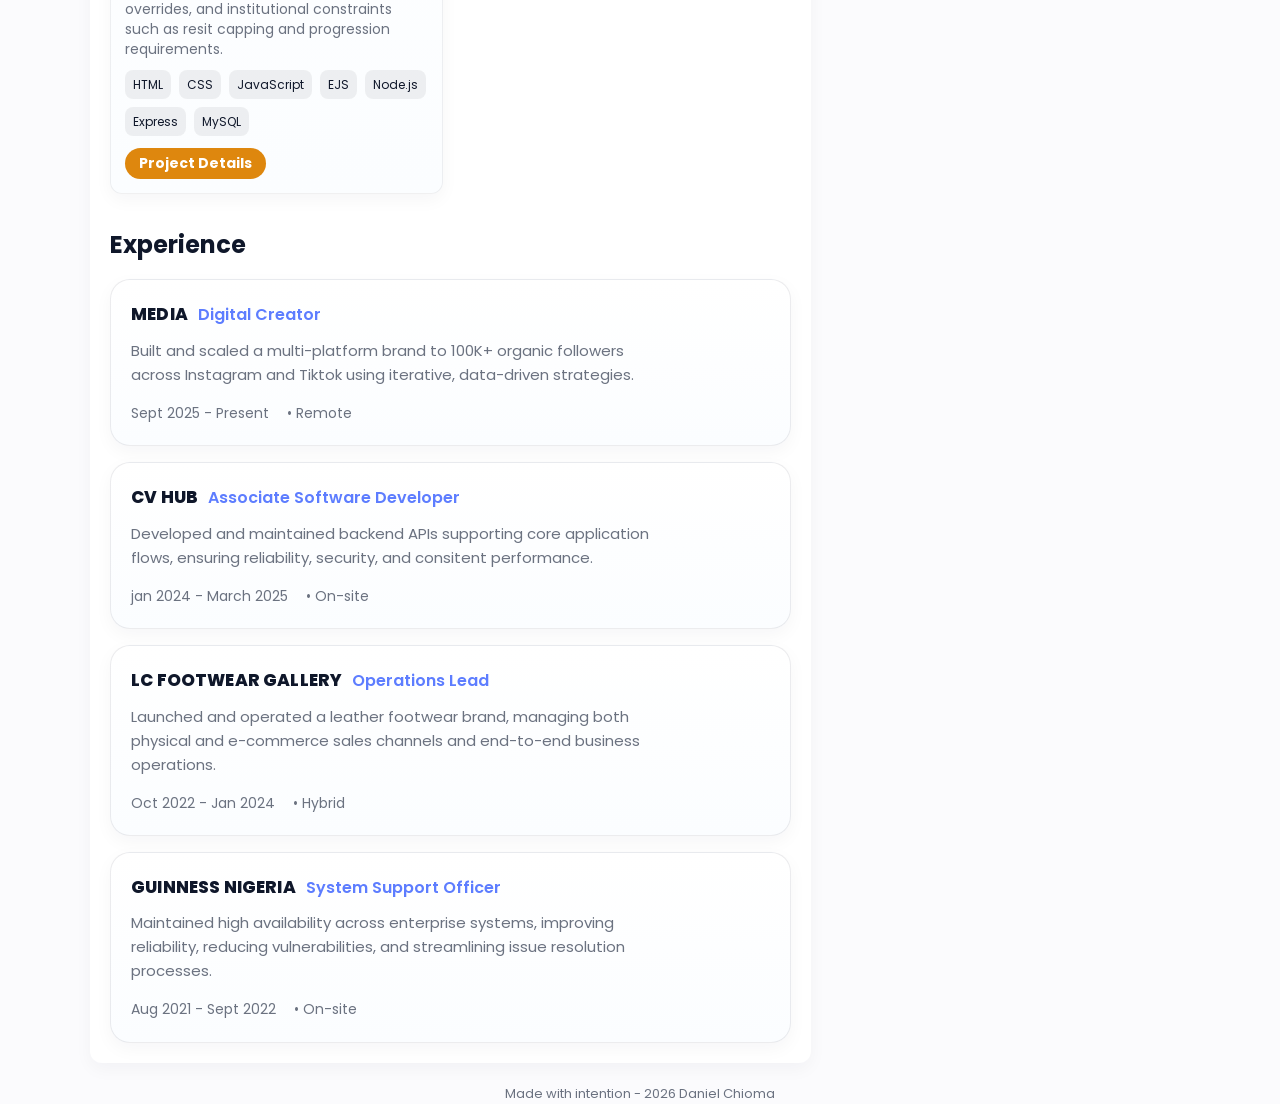
==== commit 56765c32: "Update Portfolio" ====
--- a/index.html
+++ b/index.html
@@ -66,16 +66,17 @@
         <section id="home" class="hero" aria-labelledby="intro">
           <div class="hero-left">
             <h1 id="intro">
-              Backend-focused software engineer building reliable, real-world
-              systems
+              Building software that solves real-world problems.
             </h1>
             <p>
-              Full-stack developer focused on backend systems, system design,
-              and scalable application architecture. Experienced in building
-              secure, data-driven platforms using Spring Boot, PostgreSQL,
-              Node.js (JavaScript/Express), and React, with strong emphasis on
-              authentication, performance, and clean architecture. Familiar with
-              Python for data processing and automation.
+              Software Developer with commercial experience building full-stack
+              applications, backend services, and REST APIs, currently
+              completing an MSc in Software Development at Queen's University
+              Belfast (expected graduation: September 2026). Passionate about
+              designing reliable software, solving real-world problems, and
+              learning modern engineering practices. Experienced with Java,
+              Spring Boot, React, PostgreSQL, Python, and cloud technologies
+              through professional work and personal projects.
             </p>
 
             <div class="cta">
@@ -175,7 +176,7 @@
                   </div>
                 </div>
 
-                <h3>TamNet Club</h3>
+                <h3>TamNet</h3>
                 <p>
                   A story-centric, verdict-driven social platform that enforces
                   structured interaction. Members submit cases, vote using
@@ -214,7 +215,7 @@
                   >
                     <img
                       class="carousel-image is-active"
-                      src="assets/Img/ds-scroll-db.png"
+                      src="assets/Img/s_scroll_hp.png"
                       alt="ds-scroll homepage screenshot"
                       tabindex="0"
                     />
@@ -281,7 +282,7 @@
                   </div>
                 </div>
 
-                <h3>D•sonofSolomon</h3>
+                <h3>Souloscroll</h3>
                 <p>
                   A systems-driven digital literary universe designed for
                   immersive storytelling, reflective writing, premium content
@@ -301,7 +302,7 @@
                 <div class="proj-link">
                   <a
                     class="btn btn-primary"
-                    href="dsonofsolomon-scroll.html"
+                    href="souloscroll.html"
                     rel="noopener"
                     >Project Details</a
                   >
@@ -442,15 +443,33 @@
                 <article class="experience-card">
                   <div class="experience-heading">
                     <h3>Cv hub</h3>
-                    <span class="experience-role">Software Developer</span>
+                    <span class="experience-role">
+                      Associate Software Developer</span
+                    >
                   </div>
                   <p class="experience-copy">
-                    Designed and implemented backend APIs supporting core
+                    Developed and maintained backend APIs supporting core
                     application flows, ensuring reliability, security, and
                     consitent performance.
                   </p>
                   <div class="experience-meta">
-                    <span>Oct 2022 - April 2025</span>
+                    <span>jan 2024 - March 2025</span>
+                    <span>• On-site</span>
+                  </div>
+                </article>
+
+                <article class="experience-card">
+                  <div class="experience-heading">
+                    <h3>LC Footwear Gallery</h3>
+                    <span class="experience-role">Operations Lead</span>
+                  </div>
+                  <p class="experience-copy">
+                    Launched and operated a leather footwear brand, managing
+                    both physical and e-commerce sales channels and end-to-end
+                    business operations.
+                  </p>
+                  <div class="experience-meta">
+                    <span>Oct 2022 - Jan 2024</span>
                     <span>• Hybrid</span>
                   </div>
                 </article>
@@ -470,22 +489,6 @@
                     <span>• On-site</span>
                   </div>
                 </article>
-
-                <article class="experience-card">
-                  <div class="experience-heading">
-                    <h3>LC Footwear Gallery</h3>
-                    <span class="experience-role">Operations Lead</span>
-                  </div>
-                  <p class="experience-copy">
-                    Launched and operated a leather footwear brand, managing
-                    both physical and e-commerce sales channels and end-to-end
-                    business operations.
-                  </p>
-                  <div class="experience-meta">
-                    <span>Jan 2023 - Jan 2025</span>
-                    <span>• Hybrid</span>
-                  </div>
-                </article>
               </div>
             </section>
           </section>
@@ -498,7 +501,7 @@
               <div class="skills-inline">
                 <p>
                   <strong>Languages</strong><br />
-                  Java • Python • JavaScript • TypeScript
+                  Java • Python • JavaScript • TypeScript • SQL
                 </p>
 
                 <p>
@@ -513,7 +516,7 @@
 
                 <p>
                   <strong>Databases</strong><br />
-                  PostgreSQL • H2 • SQL
+                  PostgreSQL • MongoDB • MySQL • H2
                 </p>
 
                 <p>
@@ -528,7 +531,7 @@
 
                 <p>
                   <strong>Infrastructure &amp; DevOps</strong><br />
-                  Docker
+                  Docker • AWS • CI/CD • Kubernetes
                 </p>
 
                 <p>
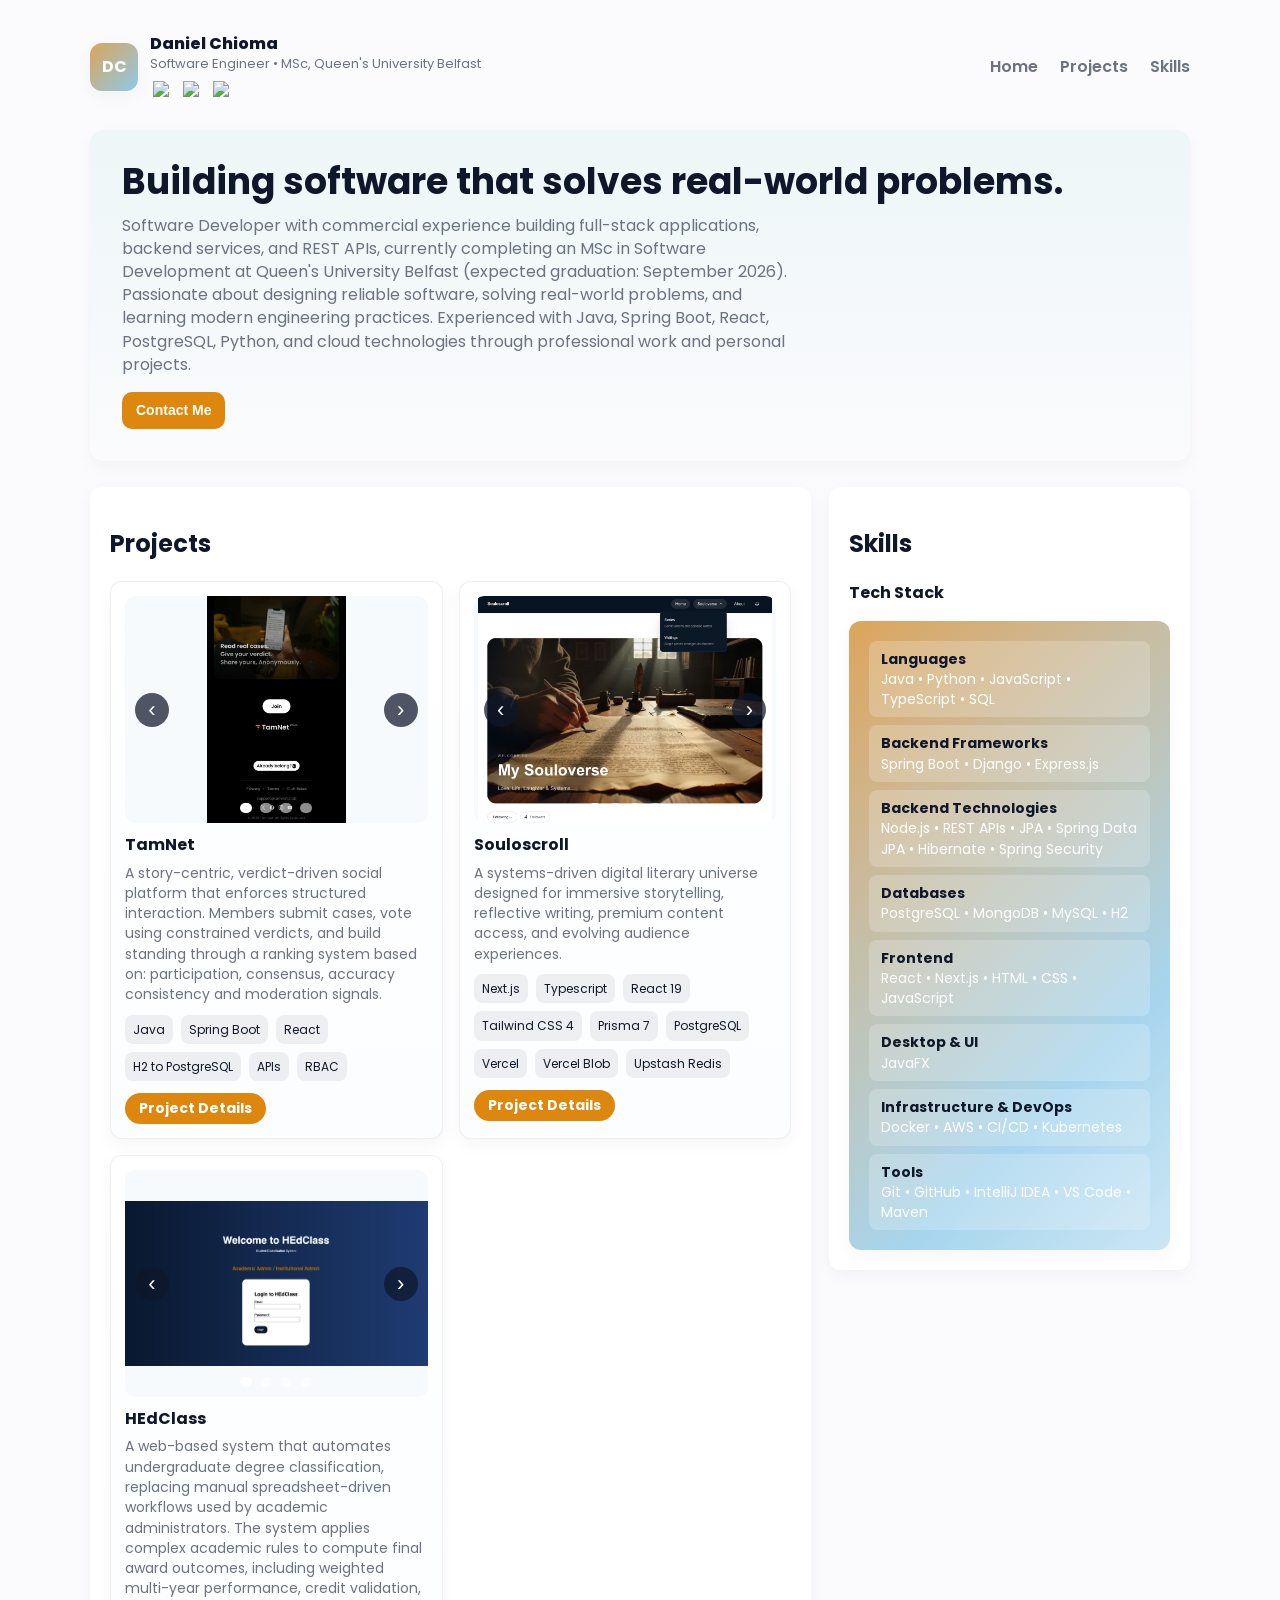
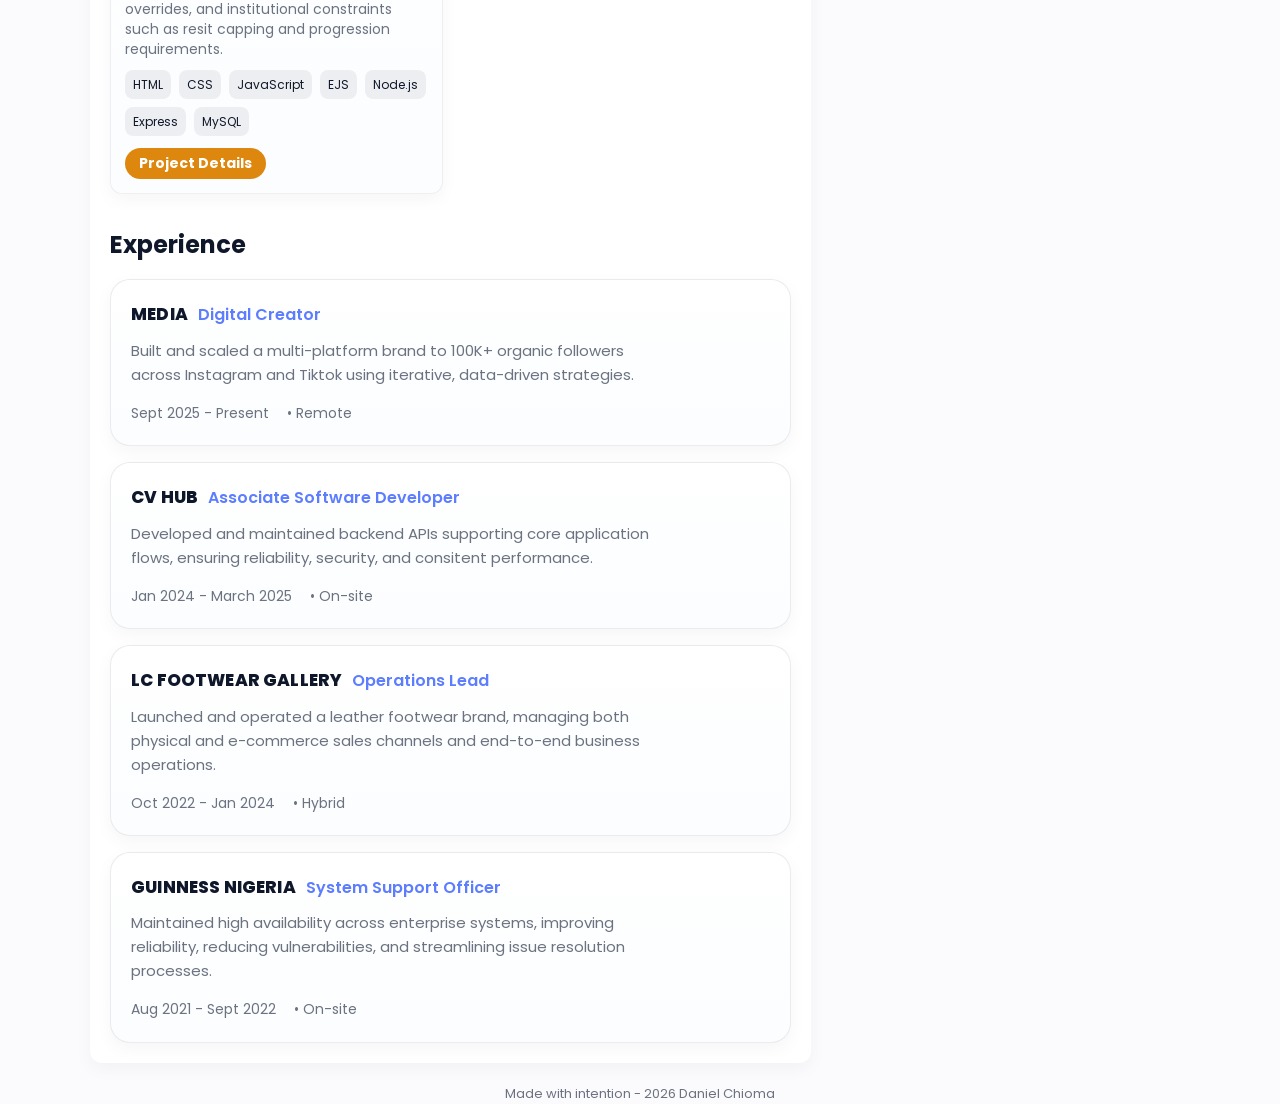
==== commit 1b81b986: "Update Portfolio" ====
--- a/index.html
+++ b/index.html
@@ -453,7 +453,7 @@
                     consitent performance.
                   </p>
                   <div class="experience-meta">
-                    <span>jan 2024 - March 2025</span>
+                    <span>Jan 2024 - March 2025</span>
                     <span>• On-site</span>
                   </div>
                 </article>
@@ -511,7 +511,7 @@
 
                 <p>
                   <strong>Backend Technologies</strong><br />
-                  Node.js • REST APIs • JPA • Spring Data JPA • Hibernate
+                  Node.js • REST APIs • JPA • Spring Data JPA • Hibernate • Spring Security
                 </p>
 
                 <p>
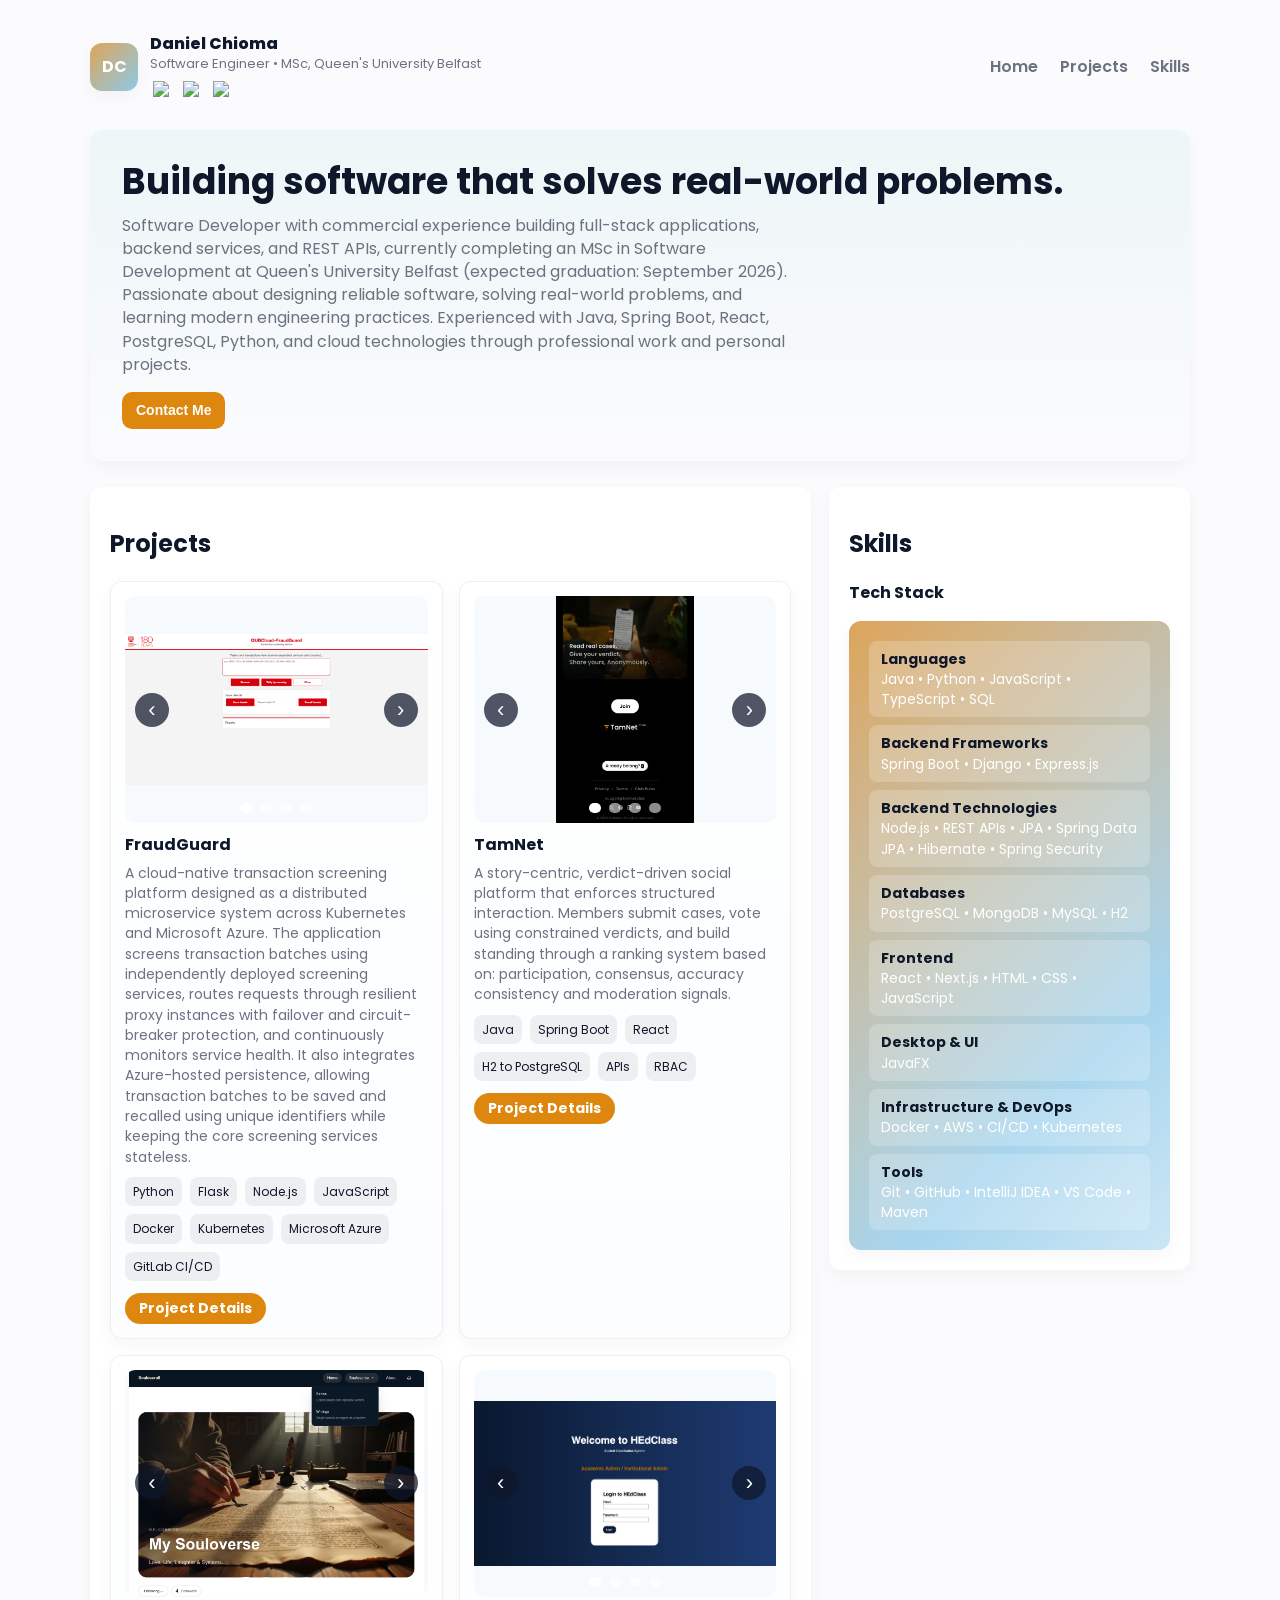
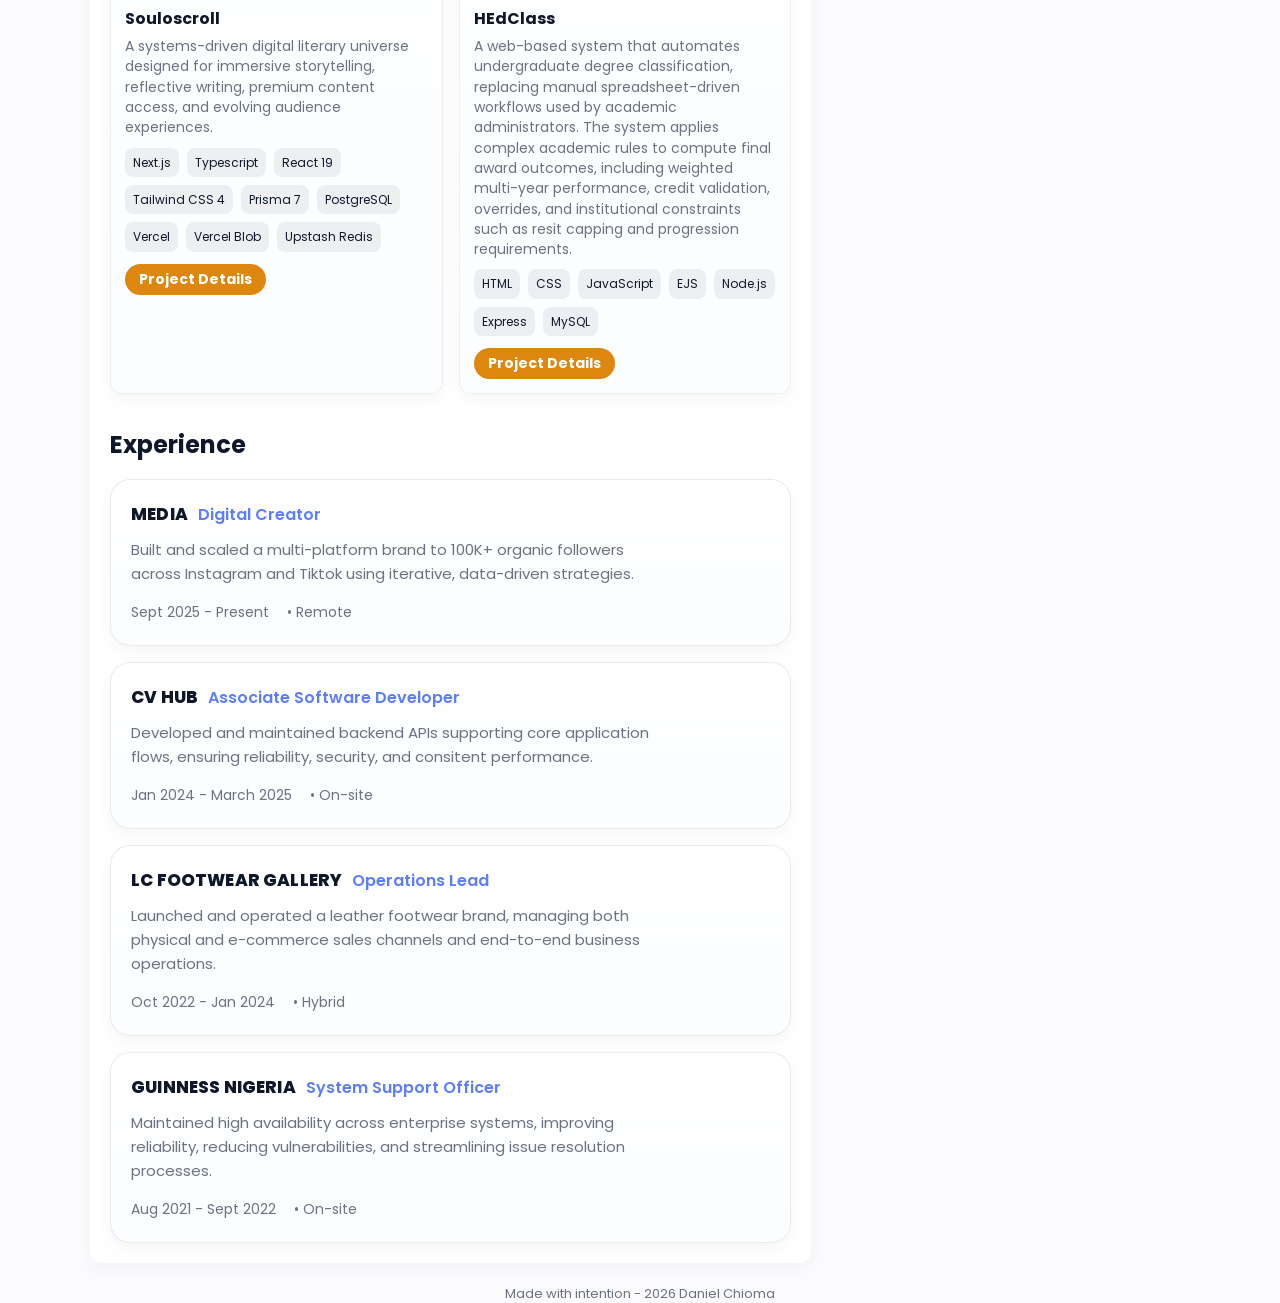
==== commit 8e81cbb2: "Add new project details" ====
--- a/index.html
+++ b/index.html
@@ -96,7 +96,120 @@
             <h2 id="projects-title">Projects</h2>
             <p class="small"></p>
             <div class="projects-grid" role="list">
+
               <!-- Project 1 -->
+
+              <article class="proj">
+                <div class="project-carousel" data-carousel>
+                  <div
+                    class="carousel-track"
+                    data-carousel-track
+                    tabindex="0"
+                    role="button"
+                    aria-label="Open larger FraudGuard screenshot"
+                  >
+                    <img
+                      class="carousel-image is-active"
+                      src="assets/Img/fg_main.png"
+                      alt="FraudGuard screenshot"
+                      tabindex="0"
+                    />
+                    <img
+                      class="carousel-image"
+                      src="assets/Img/fg_screen.png"
+                      alt="FraudGuard screenshot"
+                      tabindex="0"
+                    />
+                    <img
+                      class="carousel-image"
+                      src="assets/Img/fg_save_batch.png"
+                      alt="FraudGuard screenshot"
+                      tabindex="0"
+                    />
+                    <img
+                      class="carousel-image"
+                      src="assets/Img/fg_tally.png"
+                      alt="FraudGuard screenshot"
+                      tabindex="0"
+                    />
+                  </div>
+                  <button
+                    class="carousel-control carousel-prev"
+                    type="button"
+                    aria-label="Previous screenshot"
+                    data-carousel-prev
+                  >
+                    &lsaquo;
+                  </button>
+                  <button
+                    class="carousel-control carousel-next"
+                    type="button"
+                    aria-label="Next screenshot"
+                    data-carousel-next
+                  >
+                    &rsaquo;
+                  </button>
+                  <div class="carousel-dots" aria-label="FraudGuard screenshots">
+                    <button
+                      class="carousel-dot is-active"
+                      type="button"
+                      aria-label="Show screenshot 1"
+                      data-carousel-dot
+                    ></button>
+                    <button
+                      class="carousel-dot"
+                      type="button"
+                      aria-label="Show screenshot 2"
+                      data-carousel-dot
+                    ></button>
+                    <button
+                      class="carousel-dot"
+                      type="button"
+                      aria-label="Show screenshot 3"
+                      data-carousel-dot
+                    ></button>
+                    <button
+                      class="carousel-dot"
+                      type="button"
+                      aria-label="Show screenshot 4"
+                      data-carousel-dot
+                    ></button>
+                  </div>
+                </div>
+
+                <h3>FraudGuard</h3>
+                <p>
+                  A cloud-native transaction screening platform designed as a distributed
+                  microservice system across Kubernetes and Microsoft Azure. The application
+                  screens transaction batches using independently deployed screening services,
+                  routes requests through resilient proxy instances with failover and
+                  circuit-breaker protection, and continuously monitors service health.
+                  It also integrates Azure-hosted persistence, allowing transaction batches
+                  to be saved and recalled using unique identifiers while keeping the core
+                  screening services stateless.
+                </p>
+                <div class="tags">
+                  <span class="tag">Python</span>
+                  <span class="tag">Flask</span>
+                  <span class="tag">Node.js</span>
+                  <span class="tag">JavaScript</span>
+                  <span class="tag">Docker</span>
+                  <span class="tag">Kubernetes</span>
+                  <span class="tag">Microsoft Azure</span>
+                  <span class="tag">GitLab CI/CD</span>
+  
+                </div>
+                <div class="proj-link">
+                  <a
+                    class="btn btn-primary"
+                    href="fraudguard.html"
+                    rel="noopener"
+                    >Project Details</a
+                  >
+                </div>
+              </article>
+
+              <!-- Project 2 -->
 
               <article class="proj">
                 <div class="project-carousel" data-carousel>
@@ -202,7 +315,7 @@
                 </div>
               </article>
 
-              <!-- Project 2 -->
+              <!-- Project 3 -->
 
               <article class="proj">
                 <div class="project-carousel" data-carousel>
@@ -309,7 +422,7 @@
                 </div>
               </article>
 
-              <!-- Project 3 -->
+              <!-- Project 4 -->
               <article class="proj">
                 <div class="project-carousel" data-carousel>
                   <div
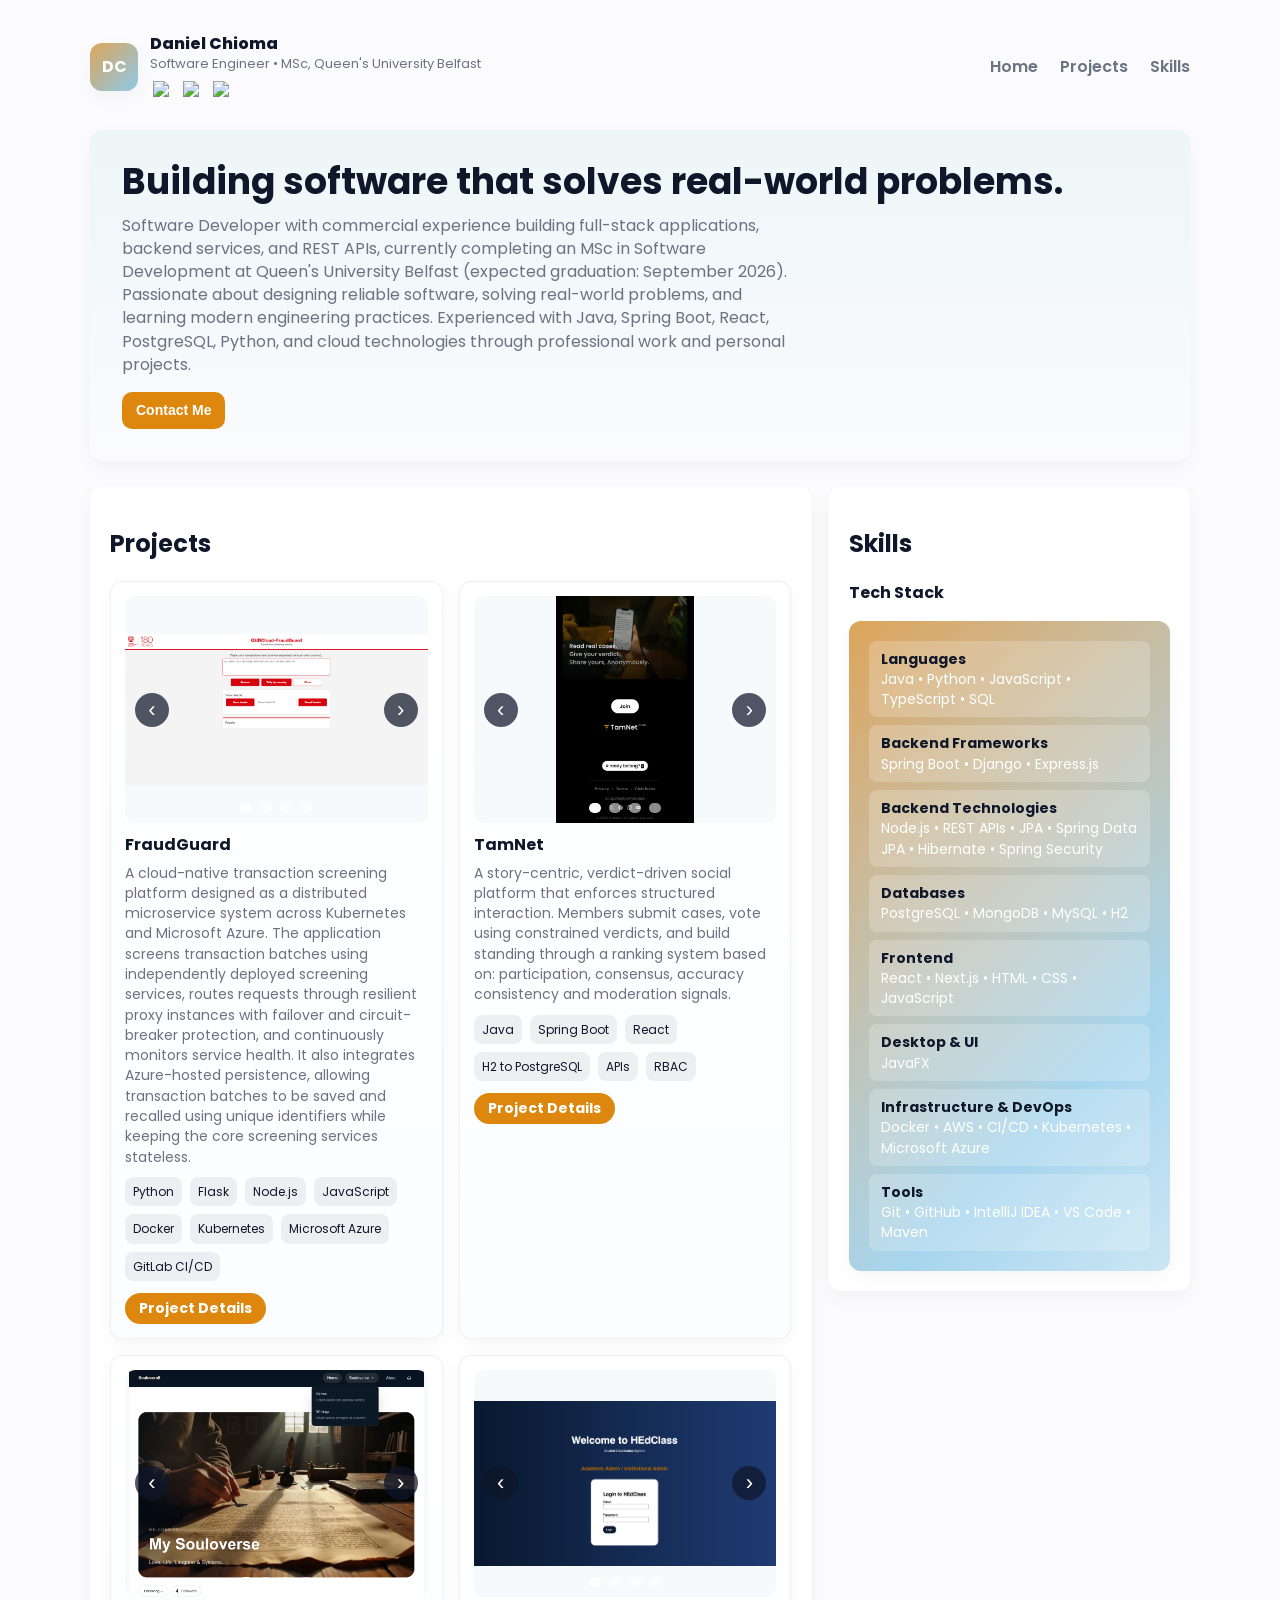
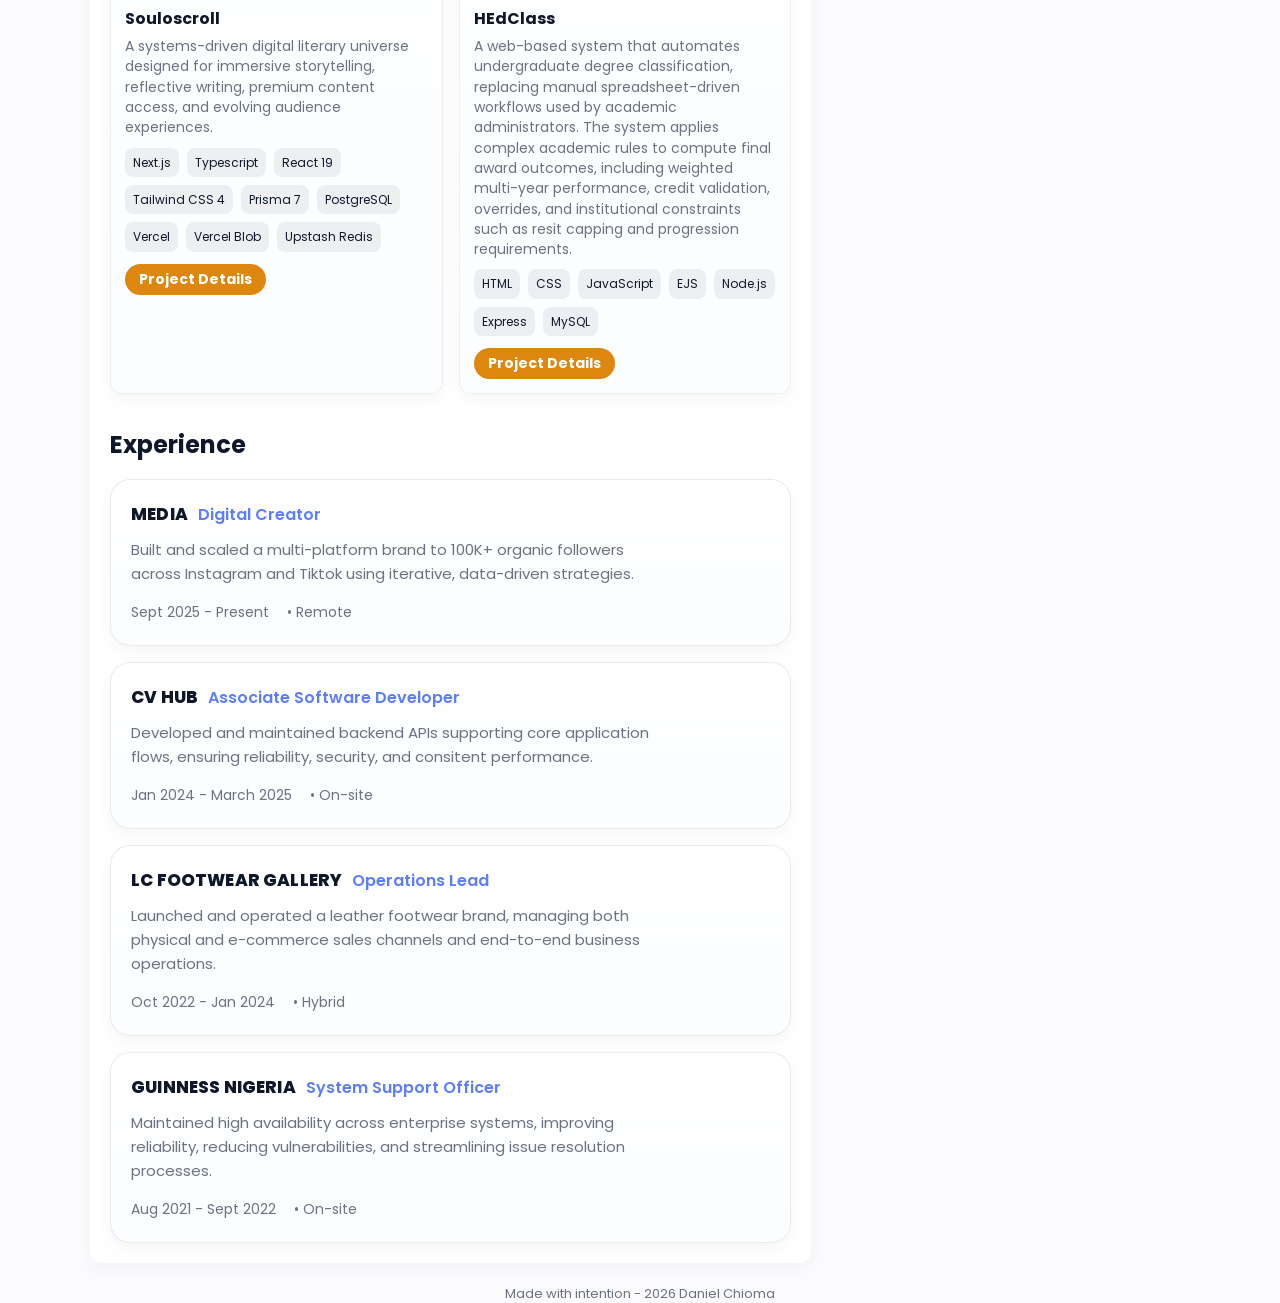
==== commit cc1e8587: "Add to infrastructure" ====
--- a/index.html
+++ b/index.html
@@ -644,7 +644,7 @@
 
                 <p>
                   <strong>Infrastructure &amp; DevOps</strong><br />
-                  Docker • AWS • CI/CD • Kubernetes
+                  Docker • AWS • CI/CD • Kubernetes • Microsoft Azure
                 </p>
 
                 <p>
